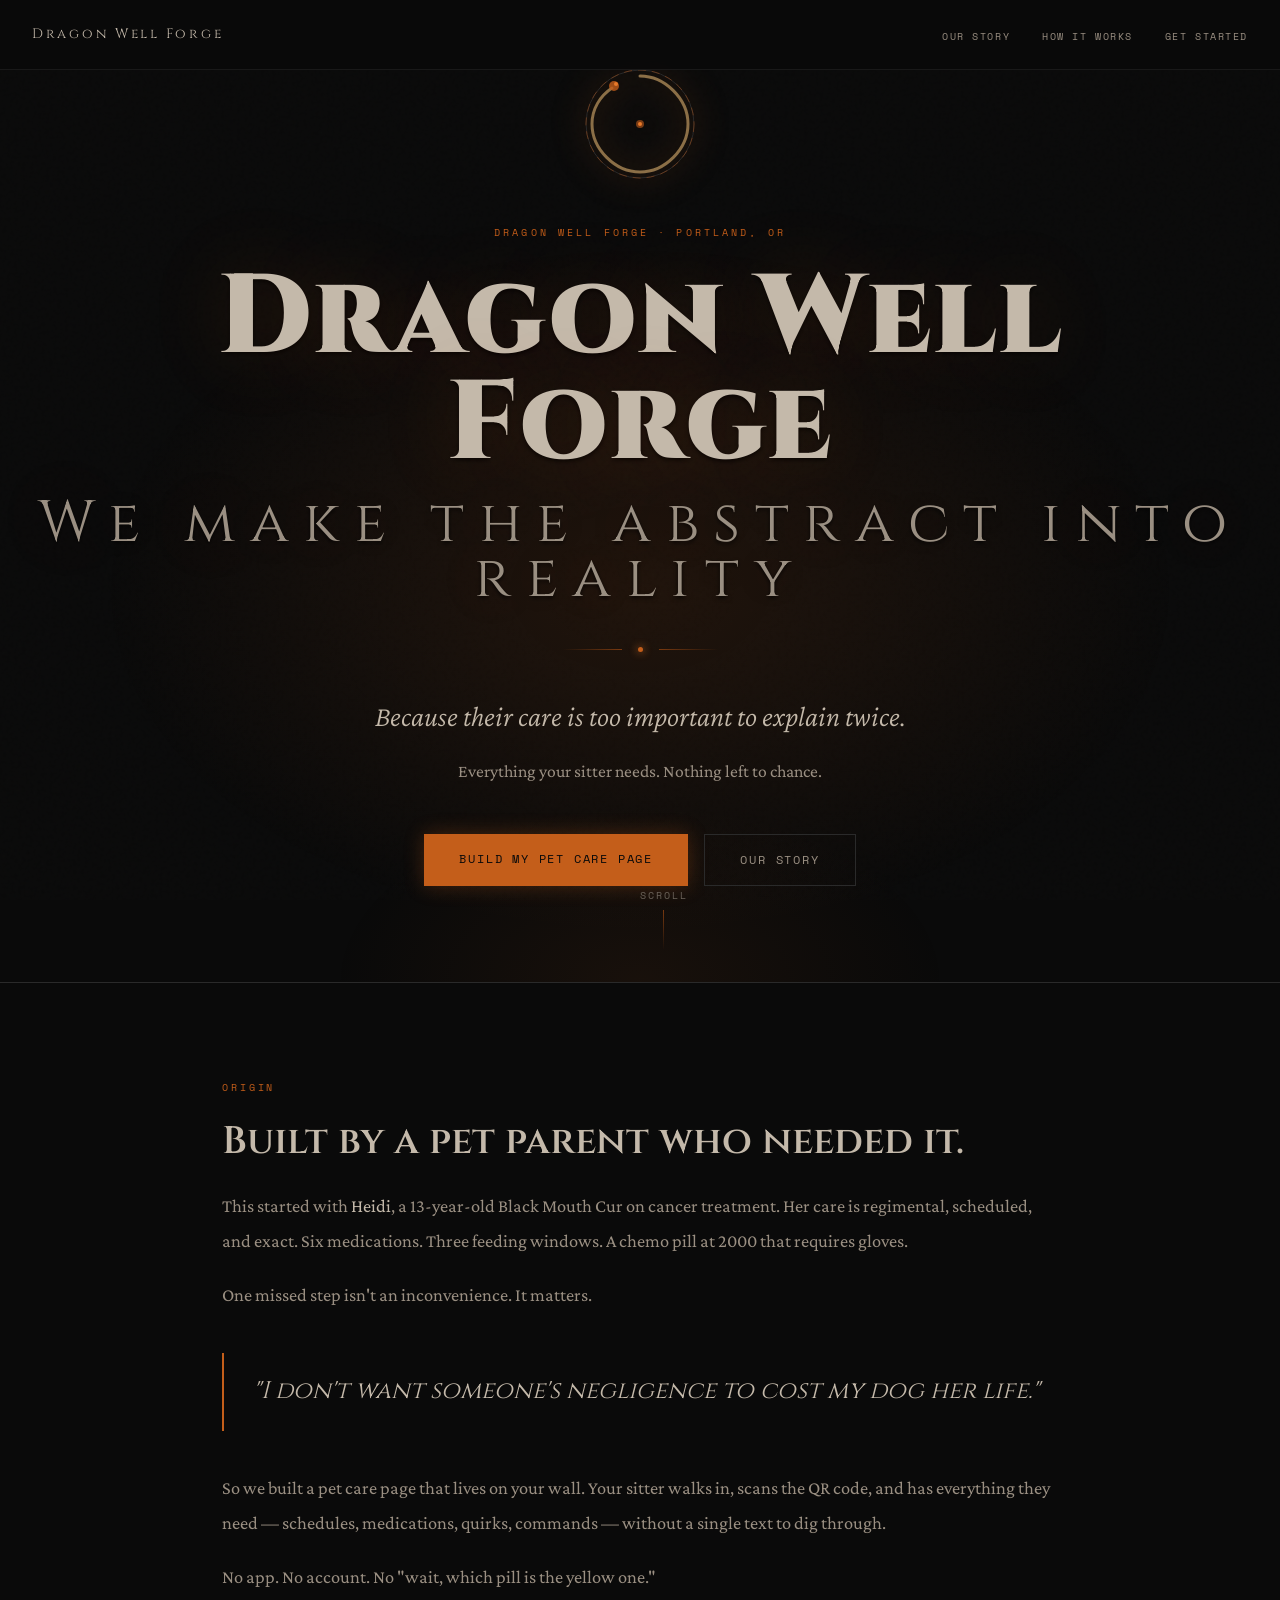
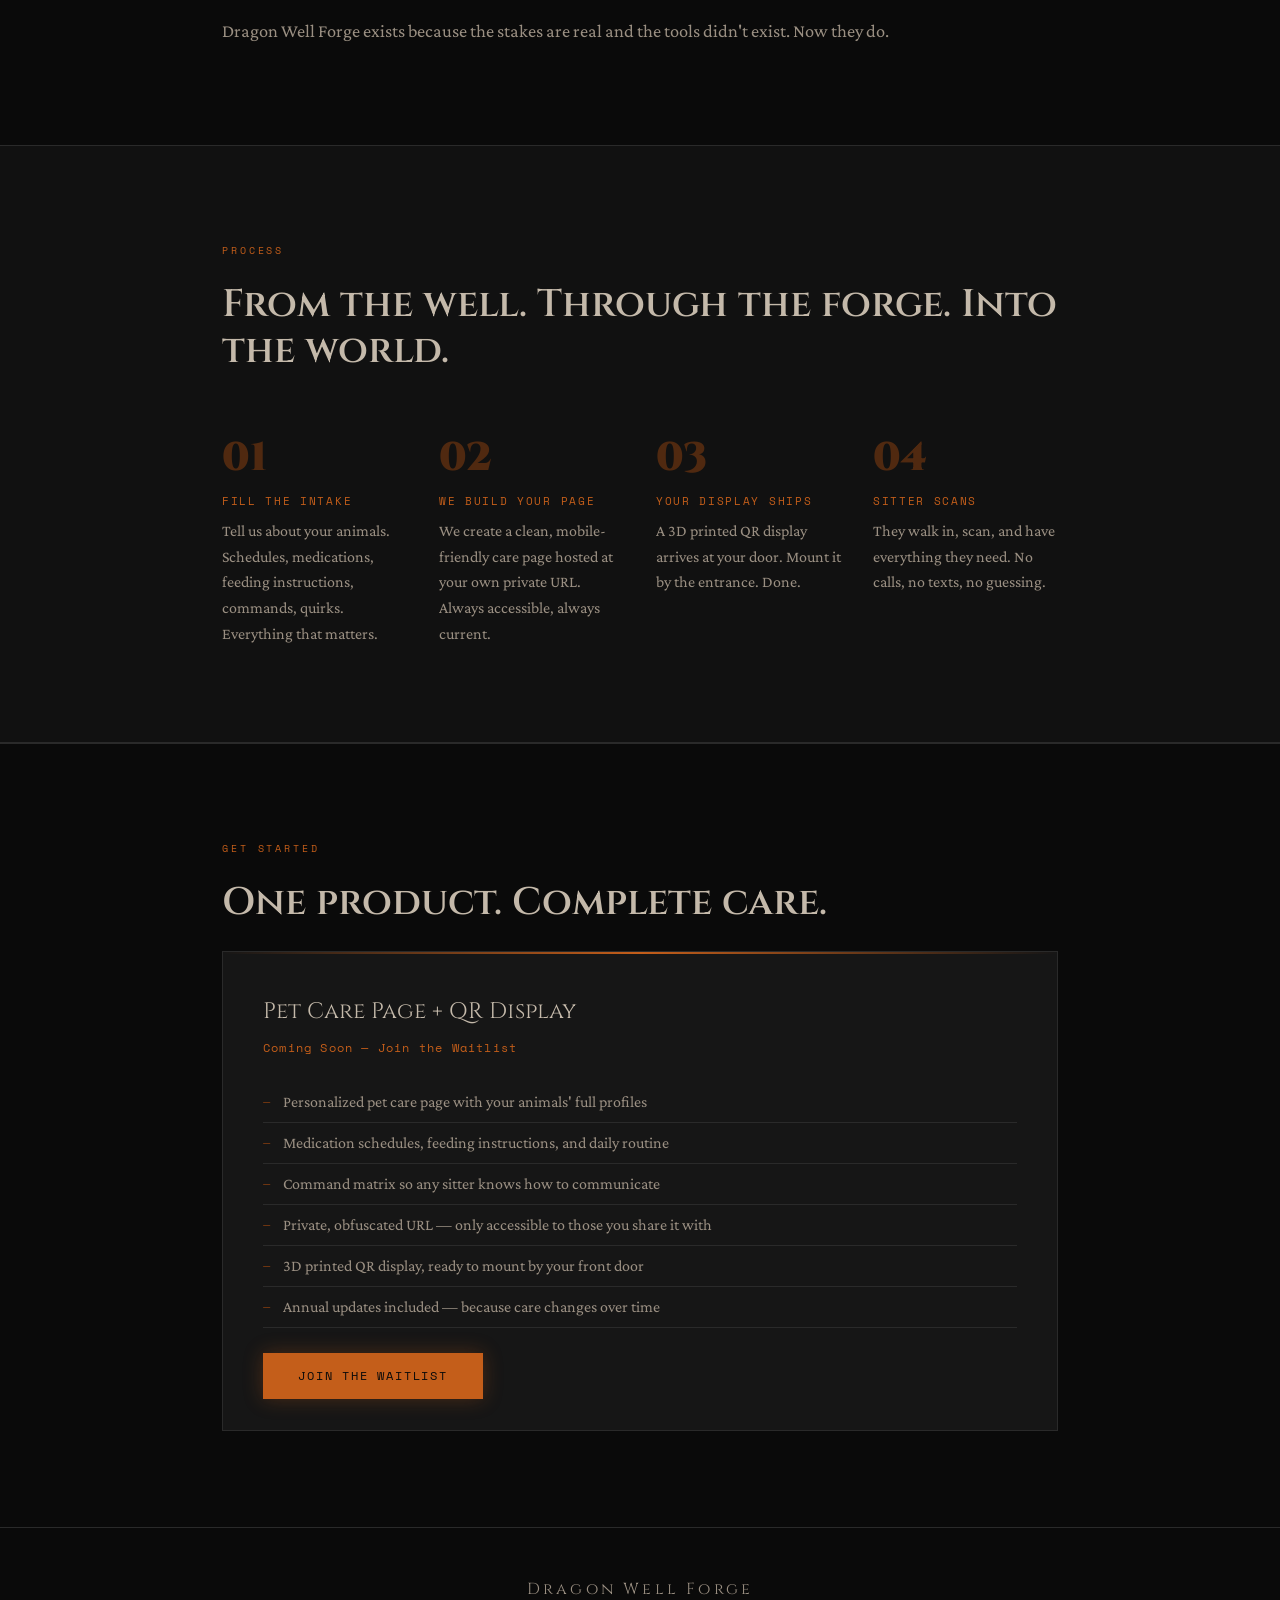
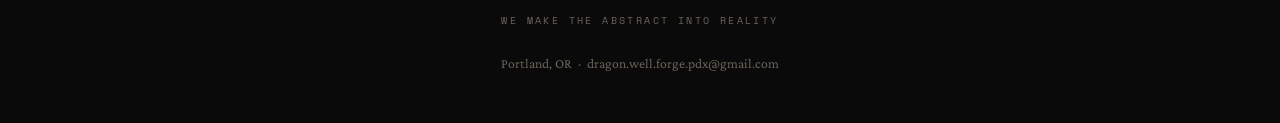
==== index.html @ ec58ef24 "Create index.html" ====
<!DOCTYPE html>
<html lang="en">
<head>
  <meta charset="UTF-8" />
  <meta name="viewport" content="width=device-width, initial-scale=1.0" />
  <title>Dragon Well Forge</title>
  <link rel="preconnect" href="https://fonts.googleapis.com" />
  <link rel="preconnect" href="https://fonts.gstatic.com" crossorigin />
  <link href="https://fonts.googleapis.com/css2?family=Cinzel:wght@400;600;900&family=Crimson+Pro:ital,wght@0,300;0,400;1,300;1,400&family=Space+Mono:wght@400;700&display=swap" rel="stylesheet" />
  <style>
    :root {
      --bg-deep:       #0a0a0a;
      --bg-surface:    #111111;
      --bg-card:       #161616;
      --border:        #2a2a2a;
      --ember:         #c45e1a;
      --ember-glow:    #e87a2a;
      --ember-dim:     #7a3a10;
      --stone:         #9a8f82;
      --stone-light:   #c4b9aa;
      --text:          #e8e0d4;
      --text-muted:    #6b635a;
      --copper:        #8b6f47;
    }

    *, *::before, *::after { box-sizing: border-box; margin: 0; padding: 0; }

    html { scroll-behavior: smooth; }

    body {
      background: var(--bg-deep);
      color: var(--text);
      font-family: 'Crimson Pro', Georgia, serif;
      font-size: 18px;
      line-height: 1.7;
      overflow-x: hidden;
    }

    /* ── NOISE TEXTURE OVERLAY ── */
    body::before {
      content: '';
      position: fixed;
      inset: 0;
      background-image: url("data:image/svg+xml,%3Csvg viewBox='0 0 256 256' xmlns='http://www.w3.org/2000/svg'%3E%3Cfilter id='noise'%3E%3CfeTurbulence type='fractalNoise' baseFrequency='0.9' numOctaves='4' stitchTiles='stitch'/%3E%3C/filter%3E%3Crect width='100%25' height='100%25' filter='url(%23noise)' opacity='0.04'/%3E%3C/svg%3E");
      pointer-events: none;
      z-index: 0;
      opacity: 0.4;
    }

    /* ── HERO ── */
    .hero {
      position: relative;
      min-height: 100vh;
      display: flex;
      flex-direction: column;
      align-items: center;
      justify-content: center;
      text-align: center;
      padding: 4rem 2rem 6rem;
      overflow: hidden;
    }

    .hero::before {
      content: '';
      position: absolute;
      inset: 0;
      background:
        radial-gradient(ellipse 60% 50% at 50% 60%, rgba(196,94,26,0.12) 0%, transparent 70%),
        radial-gradient(ellipse 40% 30% at 50% 100%, rgba(196,94,26,0.08) 0%, transparent 60%);
      pointer-events: none;
    }

    .brand-mark {
      width: 120px;
      height: 120px;
      margin: 0 auto 2.5rem;
      opacity: 0;
      animation: fadeUp 1s ease 0.2s forwards;
    }

    /* SVG dragon circle emblem */
    .brand-mark svg {
      width: 100%;
      height: 100%;
      filter: drop-shadow(0 0 16px rgba(196,94,26,0.5));
    }

    .hero-eyebrow {
      font-family: 'Space Mono', monospace;
      font-size: 0.65rem;
      letter-spacing: 0.3em;
      text-transform: uppercase;
      color: var(--ember);
      margin-bottom: 1.5rem;
      opacity: 0;
      animation: fadeUp 1s ease 0.4s forwards;
    }

    .hero-title {
      font-family: 'Cinzel', serif;
      font-weight: 900;
      font-size: clamp(3rem, 10vw, 7rem);
      line-height: 0.95;
      letter-spacing: 0.02em;
      color: var(--stone-light);
      text-shadow:
        0 0 80px rgba(196,94,26,0.2),
        0 2px 4px rgba(0,0,0,0.8);
      opacity: 0;
      animation: fadeUp 1s ease 0.5s forwards;
    }

    .hero-title span {
      display: block;
      font-size: 0.52em;
      font-weight: 400;
      letter-spacing: 0.25em;
      color: var(--stone);
      margin-top: 0.3em;
    }

    .hero-divider {
      display: flex;
      align-items: center;
      gap: 1rem;
      margin: 2.5rem auto;
      width: fit-content;
      opacity: 0;
      animation: fadeUp 1s ease 0.7s forwards;
    }

    .hero-divider::before,
    .hero-divider::after {
      content: '';
      display: block;
      width: 60px;
      height: 1px;
      background: linear-gradient(to right, transparent, var(--ember-dim));
    }

    .hero-divider::after {
      background: linear-gradient(to left, transparent, var(--ember-dim));
    }

    .ember-dot {
      width: 5px;
      height: 5px;
      border-radius: 50%;
      background: var(--ember);
      box-shadow: 0 0 8px var(--ember-glow);
      animation: pulse 2s ease-in-out infinite;
    }

    @keyframes pulse {
      0%, 100% { opacity: 1; transform: scale(1); }
      50% { opacity: 0.5; transform: scale(0.7); }
    }

    .hero-hook {
      font-size: clamp(1.3rem, 3vw, 1.8rem);
      font-weight: 300;
      font-style: italic;
      color: var(--stone-light);
      max-width: 640px;
      margin: 0 auto 1rem;
      opacity: 0;
      animation: fadeUp 1s ease 0.8s forwards;
    }

    .hero-sub {
      font-size: 1.1rem;
      color: var(--stone);
      max-width: 520px;
      margin: 0 auto 3rem;
      opacity: 0;
      animation: fadeUp 1s ease 0.9s forwards;
    }

    .cta-group {
      display: flex;
      gap: 1rem;
      justify-content: center;
      flex-wrap: wrap;
      opacity: 0;
      animation: fadeUp 1s ease 1.1s forwards;
    }

    .btn-primary {
      font-family: 'Space Mono', monospace;
      font-size: 0.75rem;
      letter-spacing: 0.15em;
      text-transform: uppercase;
      text-decoration: none;
      color: var(--bg-deep);
      background: var(--ember);
      padding: 0.9rem 2.2rem;
      border: none;
      cursor: pointer;
      transition: background 0.2s, box-shadow 0.2s, transform 0.15s;
      box-shadow: 0 0 20px rgba(196,94,26,0.3);
    }

    .btn-primary:hover {
      background: var(--ember-glow);
      box-shadow: 0 0 32px rgba(232,122,42,0.5);
      transform: translateY(-1px);
    }

    .btn-secondary {
      font-family: 'Space Mono', monospace;
      font-size: 0.75rem;
      letter-spacing: 0.15em;
      text-transform: uppercase;
      text-decoration: none;
      color: var(--stone);
      background: transparent;
      padding: 0.9rem 2.2rem;
      border: 1px solid var(--border);
      cursor: pointer;
      transition: border-color 0.2s, color 0.2s;
    }

    .btn-secondary:hover {
      border-color: var(--ember-dim);
      color: var(--stone-light);
    }

    @keyframes fadeUp {
      from { opacity: 0; transform: translateY(20px); }
      to   { opacity: 1; transform: translateY(0); }
    }

    /* ── SCROLL INDICATOR ── */
    .scroll-hint {
      position: absolute;
      bottom: 2rem;
      left: 50%;
      transform: translateX(-50%);
      display: flex;
      flex-direction: column;
      align-items: center;
      gap: 0.4rem;
      opacity: 0;
      animation: fadeUp 1s ease 1.5s forwards;
    }

    .scroll-hint span {
      font-family: 'Space Mono', monospace;
      font-size: 0.6rem;
      letter-spacing: 0.2em;
      color: var(--text-muted);
      text-transform: uppercase;
    }

    .scroll-line {
      width: 1px;
      height: 40px;
      background: linear-gradient(to bottom, var(--ember-dim), transparent);
      animation: scrollDrop 2s ease-in-out infinite;
    }

    @keyframes scrollDrop {
      0% { transform: scaleY(0); transform-origin: top; opacity: 1; }
      50% { transform: scaleY(1); transform-origin: top; opacity: 1; }
      100% { transform: scaleY(1); transform-origin: bottom; opacity: 0; }
    }

    /* ── SECTIONS ── */
    section {
      position: relative;
      z-index: 1;
    }

    .section-inner {
      max-width: 900px;
      margin: 0 auto;
      padding: 6rem 2rem;
    }

    .section-label {
      font-family: 'Space Mono', monospace;
      font-size: 0.6rem;
      letter-spacing: 0.3em;
      text-transform: uppercase;
      color: var(--ember);
      margin-bottom: 1.5rem;
    }

    .section-title {
      font-family: 'Cinzel', serif;
      font-weight: 600;
      font-size: clamp(1.6rem, 4vw, 2.4rem);
      color: var(--stone-light);
      line-height: 1.2;
      margin-bottom: 1.5rem;
    }

    /* ── STORY SECTION ── */
    .story {
      border-top: 1px solid var(--border);
    }

    .story-body {
      font-size: 1.15rem;
      color: var(--stone);
      line-height: 1.9;
    }

    .story-body p + p {
      margin-top: 1.2rem;
    }

    .story-body strong {
      color: var(--stone-light);
      font-weight: 400;
    }

    .story-pull {
      font-family: 'Cinzel', serif;
      font-size: clamp(1.1rem, 2.5vw, 1.5rem);
      font-weight: 400;
      color: var(--stone-light);
      border-left: 2px solid var(--ember);
      padding: 1rem 0 1rem 1.8rem;
      margin: 2.5rem 0;
      font-style: italic;
    }

    /* ── HOW IT WORKS ── */
    .how {
      background: var(--bg-surface);
      border-top: 1px solid var(--border);
      border-bottom: 1px solid var(--border);
    }

    .steps {
      display: grid;
      grid-template-columns: repeat(auto-fit, minmax(180px, 1fr));
      gap: 2rem;
      margin-top: 3rem;
    }

    .step {
      position: relative;
      padding-top: 1rem;
    }

    .step-number {
      font-family: 'Cinzel', serif;
      font-size: 2.5rem;
      font-weight: 900;
      color: var(--ember-dim);
      line-height: 1;
      margin-bottom: 0.8rem;
      opacity: 0.6;
    }

    .step-title {
      font-family: 'Space Mono', monospace;
      font-size: 0.7rem;
      letter-spacing: 0.15em;
      text-transform: uppercase;
      color: var(--ember);
      margin-bottom: 0.5rem;
    }

    .step-body {
      font-size: 1rem;
      color: var(--stone);
      line-height: 1.6;
    }

    /* ── PRODUCT CARD ── */
    .product {
      border-top: 1px solid var(--border);
    }

    .product-card {
      background: var(--bg-card);
      border: 1px solid var(--border);
      padding: 2.5rem;
      position: relative;
      overflow: hidden;
    }

    .product-card::before {
      content: '';
      position: absolute;
      top: 0; left: 0; right: 0;
      height: 2px;
      background: linear-gradient(to right, transparent, var(--ember), transparent);
    }

    .product-name {
      font-family: 'Cinzel', serif;
      font-size: 1.4rem;
      color: var(--stone-light);
      margin-bottom: 0.5rem;
    }

    .product-price {
      font-family: 'Space Mono', monospace;
      font-size: 0.75rem;
      color: var(--ember);
      letter-spacing: 0.1em;
      margin-bottom: 1.5rem;
    }

    .product-features {
      list-style: none;
      margin-bottom: 2rem;
    }

    .product-features li {
      font-size: 1rem;
      color: var(--stone);
      padding: 0.4rem 0;
      border-bottom: 1px solid var(--border);
      display: flex;
      align-items: center;
      gap: 0.8rem;
    }

    .product-features li::before {
      content: '—';
      color: var(--ember-dim);
      font-family: 'Space Mono', monospace;
      font-size: 0.75rem;
    }

    /* ── FOOTER ── */
    footer {
      border-top: 1px solid var(--border);
      padding: 3rem 2rem;
      text-align: center;
    }

    .footer-brand {
      font-family: 'Cinzel', serif;
      font-size: 1rem;
      letter-spacing: 0.2em;
      color: var(--stone);
      margin-bottom: 0.5rem;
    }

    .footer-tagline {
      font-family: 'Space Mono', monospace;
      font-size: 0.6rem;
      letter-spacing: 0.25em;
      text-transform: uppercase;
      color: var(--text-muted);
      margin-bottom: 1.5rem;
    }

    .footer-bottom {
      font-size: 0.85rem;
      color: var(--text-muted);
    }

    /* ── NAV ── */
    nav {
      position: fixed;
      top: 0; left: 0; right: 0;
      z-index: 100;
      padding: 1.2rem 2rem;
      display: flex;
      align-items: center;
      justify-content: space-between;
      background: rgba(10,10,10,0.85);
      backdrop-filter: blur(12px);
      border-bottom: 1px solid rgba(42,42,42,0.5);
    }

    .nav-brand {
      font-family: 'Cinzel', serif;
      font-size: 0.85rem;
      letter-spacing: 0.2em;
      color: var(--stone-light);
      text-decoration: none;
    }

    .nav-links {
      display: flex;
      gap: 2rem;
      list-style: none;
    }

    .nav-links a {
      font-family: 'Space Mono', monospace;
      font-size: 0.65rem;
      letter-spacing: 0.15em;
      text-transform: uppercase;
      color: var(--stone);
      text-decoration: none;
      transition: color 0.2s;
    }

    .nav-links a:hover { color: var(--ember); }

    /* ── RESPONSIVE ── */
    @media (max-width: 600px) {
      .nav-links { display: none; }
      .steps { grid-template-columns: 1fr; }
      .hero { padding-top: 6rem; }
    }

    @media (prefers-reduced-motion: reduce) {
      *, *::before, *::after { animation-duration: 0.01ms !important; }
    }
  </style>
</head>
<body>

  <nav>
    <a href="#" class="nav-brand">Dragon Well Forge</a>
    <ul class="nav-links">
      <li><a href="#story">Our Story</a></li>
      <li><a href="#how">How It Works</a></li>
      <li><a href="#product">Get Started</a></li>
    </ul>
  </nav>

  <!-- HERO -->
  <section class="hero">
    <div class="brand-mark">
      <svg viewBox="0 0 120 120" xmlns="http://www.w3.org/2000/svg">
        <circle cx="60" cy="60" r="54" fill="none" stroke="#2a2a2a" stroke-width="1"/>
        <circle cx="60" cy="60" r="54" fill="none" stroke="#c45e1a" stroke-width="1" stroke-dasharray="8 6" opacity="0.4"/>
        <!-- Simplified ouroboros dragon ring -->
        <path d="M60 12 C85 12, 108 35, 108 60 C108 85, 85 108, 60 108 C35 108, 12 85, 12 60 C12 45, 20 32, 32 24"
              fill="none" stroke="#8b6f47" stroke-width="3" stroke-linecap="round"/>
        <!-- Dragon head suggestion -->
        <circle cx="34" cy="22" r="5" fill="#c45e1a" opacity="0.8"/>
        <circle cx="36" cy="20" r="2" fill="#e87a2a"/>
        <!-- Ember center -->
        <circle cx="60" cy="60" r="4" fill="#c45e1a" opacity="0.6"/>
        <circle cx="60" cy="60" r="2" fill="#e87a2a"/>
      </svg>
    </div>

    <p class="hero-eyebrow">Dragon Well Forge · Portland, OR</p>

    <h1 class="hero-title">
      Dragon Well<br>Forge
      <span>We make the abstract into reality</span>
    </h1>

    <div class="hero-divider"><div class="ember-dot"></div></div>

    <p class="hero-hook">Because their care is too important to explain twice.</p>
    <p class="hero-sub">Everything your sitter needs. Nothing left to chance.</p>

    <div class="cta-group">
      <a href="#product" class="btn-primary">Build My Pet Care Page</a>
      <a href="#story" class="btn-secondary">Our Story</a>
    </div>

    <div class="scroll-hint">
      <span>Scroll</span>
      <div class="scroll-line"></div>
    </div>
  </section>

  <!-- STORY -->
  <section class="story" id="story">
    <div class="section-inner">
      <p class="section-label">Origin</p>
      <h2 class="section-title">Built by a pet parent who needed it.</h2>

      <div class="story-body">
        <p>This started with <strong>Heidi</strong>, a 13-year-old Black Mouth Cur on cancer treatment. Her care is regimental, scheduled, and exact. Six medications. Three feeding windows. A chemo pill at 2000 that requires gloves.</p>

        <p>One missed step isn't an inconvenience. It matters.</p>

        <div class="story-pull">
          "I don't want someone's negligence to cost my dog her life."
        </div>

        <p>So we built a pet care page that lives on your wall. Your sitter walks in, scans the QR code, and has everything they need — schedules, medications, quirks, commands — without a single text to dig through.</p>

        <p>No app. No account. No "wait, which pill is the yellow one."</p>

        <p>Dragon Well Forge exists because the stakes are real and the tools didn't exist. Now they do.</p>
      </div>
    </div>
  </section>

  <!-- HOW IT WORKS -->
  <section class="how" id="how">
    <div class="section-inner">
      <p class="section-label">Process</p>
      <h2 class="section-title">From the well. Through the forge. Into the world.</h2>

      <div class="steps">
        <div class="step">
          <div class="step-number">01</div>
          <div class="step-title">Fill the Intake</div>
          <p class="step-body">Tell us about your animals. Schedules, medications, feeding instructions, commands, quirks. Everything that matters.</p>
        </div>
        <div class="step">
          <div class="step-number">02</div>
          <div class="step-title">We Build Your Page</div>
          <p class="step-body">We create a clean, mobile-friendly care page hosted at your own private URL. Always accessible, always current.</p>
        </div>
        <div class="step">
          <div class="step-number">03</div>
          <div class="step-title">Your Display Ships</div>
          <p class="step-body">A 3D printed QR display arrives at your door. Mount it by the entrance. Done.</p>
        </div>
        <div class="step">
          <div class="step-number">04</div>
          <div class="step-title">Sitter Scans</div>
          <p class="step-body">They walk in, scan, and have everything they need. No calls, no texts, no guessing.</p>
        </div>
      </div>
    </div>
  </section>

  <!-- PRODUCT -->
  <section class="product" id="product">
    <div class="section-inner">
      <p class="section-label">Get Started</p>
      <h2 class="section-title">One product. Complete care.</h2>

      <div class="product-card">
        <div class="product-name">Pet Care Page + QR Display</div>
        <div class="product-price">Coming Soon — Join the Waitlist</div>
        <ul class="product-features">
          <li>Personalized pet care page with your animals' full profiles</li>
          <li>Medication schedules, feeding instructions, and daily routine</li>
          <li>Command matrix so any sitter knows how to communicate</li>
          <li>Private, obfuscated URL — only accessible to those you share it with</li>
          <li>3D printed QR display, ready to mount by your front door</li>
          <li>Annual updates included — because care changes over time</li>
        </ul>
        <a href="mailto:hello@dragonwellforge.com?subject=Waitlist" class="btn-primary">Join the Waitlist</a>
      </div>
    </div>
  </section>

  <!-- FOOTER -->
  <footer>
    <div class="footer-brand">Dragon Well Forge</div>
    <div class="footer-tagline">We make the abstract into reality</div>
    <p class="footer-bottom">Portland, OR &nbsp;·&nbsp; dragon.well.forge.pdx@gmail.com</p>
  </footer>

</body>
</html>
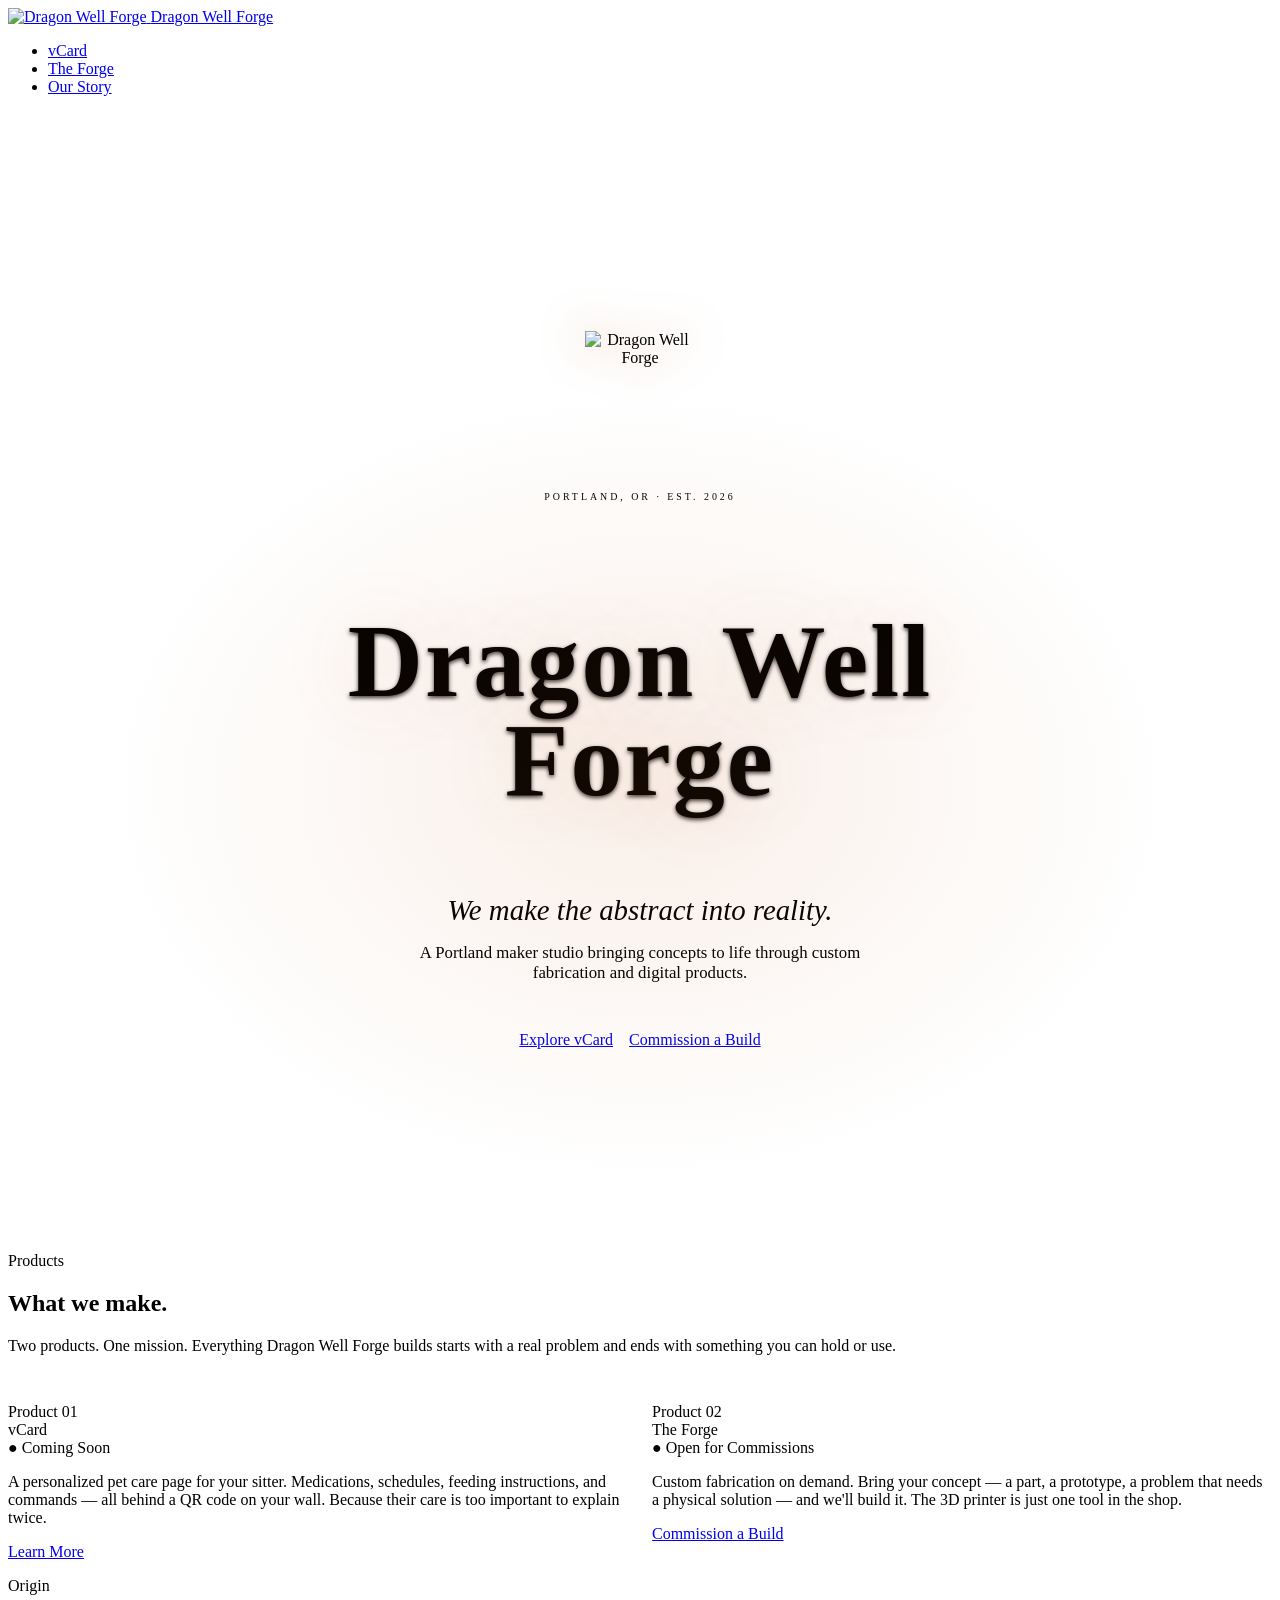
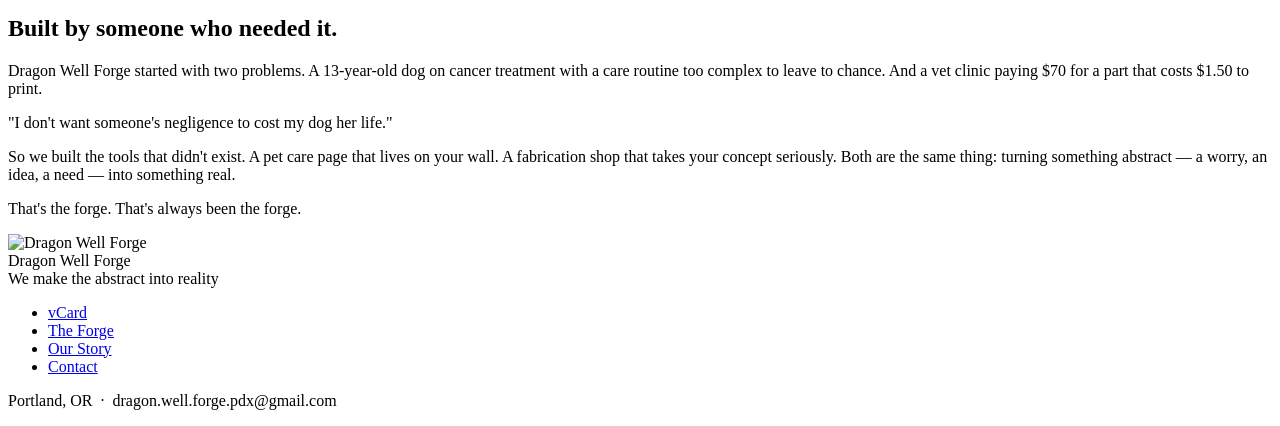
==== commit c5bf6ed6: "Update index.html Updated to reflect new CSS assets" ====
--- a/index.html
+++ b/index.html
@@ -3,645 +3,125 @@
 <head>
   <meta charset="UTF-8" />
   <meta name="viewport" content="width=device-width, initial-scale=1.0" />
-  <title>Dragon Well Forge</title>
-  <link rel="preconnect" href="https://fonts.googleapis.com" />
-  <link rel="preconnect" href="https://fonts.gstatic.com" crossorigin />
-  <link href="https://fonts.googleapis.com/css2?family=Cinzel:wght@400;600;900&family=Crimson+Pro:ital,wght@0,300;0,400;1,300;1,400&family=Space+Mono:wght@400;700&display=swap" rel="stylesheet" />
-  <style>
-    :root {
-      --bg-deep:       #0a0a0a;
-      --bg-surface:    #111111;
-      --bg-card:       #161616;
-      --border:        #2a2a2a;
-      --ember:         #c45e1a;
-      --ember-glow:    #e87a2a;
-      --ember-dim:     #7a3a10;
-      --stone:         #9a8f82;
-      --stone-light:   #c4b9aa;
-      --text:          #e8e0d4;
-      --text-muted:    #6b635a;
-      --copper:        #8b6f47;
-    }
-
-    *, *::before, *::after { box-sizing: border-box; margin: 0; padding: 0; }
-
-    html { scroll-behavior: smooth; }
-
-    body {
-      background: var(--bg-deep);
-      color: var(--text);
-      font-family: 'Crimson Pro', Georgia, serif;
-      font-size: 18px;
-      line-height: 1.7;
-      overflow-x: hidden;
-    }
-
-    /* ── NOISE TEXTURE OVERLAY ── */
-    body::before {
-      content: '';
-      position: fixed;
-      inset: 0;
-      background-image: url("data:image/svg+xml,%3Csvg viewBox='0 0 256 256' xmlns='http://www.w3.org/2000/svg'%3E%3Cfilter id='noise'%3E%3CfeTurbulence type='fractalNoise' baseFrequency='0.9' numOctaves='4' stitchTiles='stitch'/%3E%3C/filter%3E%3Crect width='100%25' height='100%25' filter='url(%23noise)' opacity='0.04'/%3E%3C/svg%3E");
-      pointer-events: none;
-      z-index: 0;
-      opacity: 0.4;
-    }
-
-    /* ── HERO ── */
-    .hero {
-      position: relative;
-      min-height: 100vh;
-      display: flex;
-      flex-direction: column;
-      align-items: center;
-      justify-content: center;
-      text-align: center;
-      padding: 4rem 2rem 6rem;
-      overflow: hidden;
-    }
-
-    .hero::before {
-      content: '';
-      position: absolute;
-      inset: 0;
-      background:
-        radial-gradient(ellipse 60% 50% at 50% 60%, rgba(196,94,26,0.12) 0%, transparent 70%),
-        radial-gradient(ellipse 40% 30% at 50% 100%, rgba(196,94,26,0.08) 0%, transparent 60%);
-      pointer-events: none;
-    }
-
-    .brand-mark {
-      width: 120px;
-      height: 120px;
-      margin: 0 auto 2.5rem;
-      opacity: 0;
-      animation: fadeUp 1s ease 0.2s forwards;
-    }
-
-    /* SVG dragon circle emblem */
-    .brand-mark svg {
-      width: 100%;
-      height: 100%;
-      filter: drop-shadow(0 0 16px rgba(196,94,26,0.5));
-    }
-
-    .hero-eyebrow {
-      font-family: 'Space Mono', monospace;
-      font-size: 0.65rem;
-      letter-spacing: 0.3em;
-      text-transform: uppercase;
-      color: var(--ember);
-      margin-bottom: 1.5rem;
-      opacity: 0;
-      animation: fadeUp 1s ease 0.4s forwards;
-    }
-
-    .hero-title {
-      font-family: 'Cinzel', serif;
-      font-weight: 900;
-      font-size: clamp(3rem, 10vw, 7rem);
-      line-height: 0.95;
-      letter-spacing: 0.02em;
-      color: var(--stone-light);
-      text-shadow:
-        0 0 80px rgba(196,94,26,0.2),
-        0 2px 4px rgba(0,0,0,0.8);
-      opacity: 0;
-      animation: fadeUp 1s ease 0.5s forwards;
-    }
-
-    .hero-title span {
-      display: block;
-      font-size: 0.52em;
-      font-weight: 400;
-      letter-spacing: 0.25em;
-      color: var(--stone);
-      margin-top: 0.3em;
-    }
-
-    .hero-divider {
-      display: flex;
-      align-items: center;
-      gap: 1rem;
-      margin: 2.5rem auto;
-      width: fit-content;
-      opacity: 0;
-      animation: fadeUp 1s ease 0.7s forwards;
-    }
-
-    .hero-divider::before,
-    .hero-divider::after {
-      content: '';
-      display: block;
-      width: 60px;
-      height: 1px;
-      background: linear-gradient(to right, transparent, var(--ember-dim));
-    }
-
-    .hero-divider::after {
-      background: linear-gradient(to left, transparent, var(--ember-dim));
-    }
-
-    .ember-dot {
-      width: 5px;
-      height: 5px;
-      border-radius: 50%;
-      background: var(--ember);
-      box-shadow: 0 0 8px var(--ember-glow);
-      animation: pulse 2s ease-in-out infinite;
-    }
-
-    @keyframes pulse {
-      0%, 100% { opacity: 1; transform: scale(1); }
-      50% { opacity: 0.5; transform: scale(0.7); }
-    }
-
-    .hero-hook {
-      font-size: clamp(1.3rem, 3vw, 1.8rem);
-      font-weight: 300;
-      font-style: italic;
-      color: var(--stone-light);
-      max-width: 640px;
-      margin: 0 auto 1rem;
-      opacity: 0;
-      animation: fadeUp 1s ease 0.8s forwards;
-    }
-
-    .hero-sub {
-      font-size: 1.1rem;
-      color: var(--stone);
-      max-width: 520px;
-      margin: 0 auto 3rem;
-      opacity: 0;
-      animation: fadeUp 1s ease 0.9s forwards;
-    }
-
-    .cta-group {
-      display: flex;
-      gap: 1rem;
-      justify-content: center;
-      flex-wrap: wrap;
-      opacity: 0;
-      animation: fadeUp 1s ease 1.1s forwards;
-    }
-
-    .btn-primary {
-      font-family: 'Space Mono', monospace;
-      font-size: 0.75rem;
-      letter-spacing: 0.15em;
-      text-transform: uppercase;
-      text-decoration: none;
-      color: var(--bg-deep);
-      background: var(--ember);
-      padding: 0.9rem 2.2rem;
-      border: none;
-      cursor: pointer;
-      transition: background 0.2s, box-shadow 0.2s, transform 0.15s;
-      box-shadow: 0 0 20px rgba(196,94,26,0.3);
-    }
-
-    .btn-primary:hover {
-      background: var(--ember-glow);
-      box-shadow: 0 0 32px rgba(232,122,42,0.5);
-      transform: translateY(-1px);
-    }
-
-    .btn-secondary {
-      font-family: 'Space Mono', monospace;
-      font-size: 0.75rem;
-      letter-spacing: 0.15em;
-      text-transform: uppercase;
-      text-decoration: none;
-      color: var(--stone);
-      background: transparent;
-      padding: 0.9rem 2.2rem;
-      border: 1px solid var(--border);
-      cursor: pointer;
-      transition: border-color 0.2s, color 0.2s;
-    }
-
-    .btn-secondary:hover {
-      border-color: var(--ember-dim);
-      color: var(--stone-light);
-    }
-
-    @keyframes fadeUp {
-      from { opacity: 0; transform: translateY(20px); }
-      to   { opacity: 1; transform: translateY(0); }
-    }
-
-    /* ── SCROLL INDICATOR ── */
-    .scroll-hint {
-      position: absolute;
-      bottom: 2rem;
-      left: 50%;
-      transform: translateX(-50%);
-      display: flex;
-      flex-direction: column;
-      align-items: center;
-      gap: 0.4rem;
-      opacity: 0;
-      animation: fadeUp 1s ease 1.5s forwards;
-    }
-
-    .scroll-hint span {
-      font-family: 'Space Mono', monospace;
-      font-size: 0.6rem;
-      letter-spacing: 0.2em;
-      color: var(--text-muted);
-      text-transform: uppercase;
-    }
-
-    .scroll-line {
-      width: 1px;
-      height: 40px;
-      background: linear-gradient(to bottom, var(--ember-dim), transparent);
-      animation: scrollDrop 2s ease-in-out infinite;
-    }
-
-    @keyframes scrollDrop {
-      0% { transform: scaleY(0); transform-origin: top; opacity: 1; }
-      50% { transform: scaleY(1); transform-origin: top; opacity: 1; }
-      100% { transform: scaleY(1); transform-origin: bottom; opacity: 0; }
-    }
-
-    /* ── SECTIONS ── */
-    section {
-      position: relative;
-      z-index: 1;
-    }
-
-    .section-inner {
-      max-width: 900px;
-      margin: 0 auto;
-      padding: 6rem 2rem;
-    }
-
-    .section-label {
-      font-family: 'Space Mono', monospace;
-      font-size: 0.6rem;
-      letter-spacing: 0.3em;
-      text-transform: uppercase;
-      color: var(--ember);
-      margin-bottom: 1.5rem;
-    }
-
-    .section-title {
-      font-family: 'Cinzel', serif;
-      font-weight: 600;
-      font-size: clamp(1.6rem, 4vw, 2.4rem);
-      color: var(--stone-light);
-      line-height: 1.2;
-      margin-bottom: 1.5rem;
-    }
-
-    /* ── STORY SECTION ── */
-    .story {
-      border-top: 1px solid var(--border);
-    }
-
-    .story-body {
-      font-size: 1.15rem;
-      color: var(--stone);
-      line-height: 1.9;
-    }
-
-    .story-body p + p {
-      margin-top: 1.2rem;
-    }
-
-    .story-body strong {
-      color: var(--stone-light);
-      font-weight: 400;
-    }
-
-    .story-pull {
-      font-family: 'Cinzel', serif;
-      font-size: clamp(1.1rem, 2.5vw, 1.5rem);
-      font-weight: 400;
-      color: var(--stone-light);
-      border-left: 2px solid var(--ember);
-      padding: 1rem 0 1rem 1.8rem;
-      margin: 2.5rem 0;
-      font-style: italic;
-    }
-
-    /* ── HOW IT WORKS ── */
-    .how {
-      background: var(--bg-surface);
-      border-top: 1px solid var(--border);
-      border-bottom: 1px solid var(--border);
-    }
-
-    .steps {
-      display: grid;
-      grid-template-columns: repeat(auto-fit, minmax(180px, 1fr));
-      gap: 2rem;
-      margin-top: 3rem;
-    }
-
-    .step {
-      position: relative;
-      padding-top: 1rem;
-    }
-
-    .step-number {
-      font-family: 'Cinzel', serif;
-      font-size: 2.5rem;
-      font-weight: 900;
-      color: var(--ember-dim);
-      line-height: 1;
-      margin-bottom: 0.8rem;
-      opacity: 0.6;
-    }
-
-    .step-title {
-      font-family: 'Space Mono', monospace;
-      font-size: 0.7rem;
-      letter-spacing: 0.15em;
-      text-transform: uppercase;
-      color: var(--ember);
-      margin-bottom: 0.5rem;
-    }
-
-    .step-body {
-      font-size: 1rem;
-      color: var(--stone);
-      line-height: 1.6;
-    }
-
-    /* ── PRODUCT CARD ── */
-    .product {
-      border-top: 1px solid var(--border);
-    }
-
-    .product-card {
-      background: var(--bg-card);
-      border: 1px solid var(--border);
-      padding: 2.5rem;
-      position: relative;
-      overflow: hidden;
-    }
-
-    .product-card::before {
-      content: '';
-      position: absolute;
-      top: 0; left: 0; right: 0;
-      height: 2px;
-      background: linear-gradient(to right, transparent, var(--ember), transparent);
-    }
-
-    .product-name {
-      font-family: 'Cinzel', serif;
-      font-size: 1.4rem;
-      color: var(--stone-light);
-      margin-bottom: 0.5rem;
-    }
-
-    .product-price {
-      font-family: 'Space Mono', monospace;
-      font-size: 0.75rem;
-      color: var(--ember);
-      letter-spacing: 0.1em;
-      margin-bottom: 1.5rem;
-    }
-
-    .product-features {
-      list-style: none;
-      margin-bottom: 2rem;
-    }
-
-    .product-features li {
-      font-size: 1rem;
-      color: var(--stone);
-      padding: 0.4rem 0;
-      border-bottom: 1px solid var(--border);
-      display: flex;
-      align-items: center;
-      gap: 0.8rem;
-    }
-
-    .product-features li::before {
-      content: '—';
-      color: var(--ember-dim);
-      font-family: 'Space Mono', monospace;
-      font-size: 0.75rem;
-    }
-
-    /* ── FOOTER ── */
-    footer {
-      border-top: 1px solid var(--border);
-      padding: 3rem 2rem;
-      text-align: center;
-    }
-
-    .footer-brand {
-      font-family: 'Cinzel', serif;
-      font-size: 1rem;
-      letter-spacing: 0.2em;
-      color: var(--stone);
-      margin-bottom: 0.5rem;
-    }
-
-    .footer-tagline {
-      font-family: 'Space Mono', monospace;
-      font-size: 0.6rem;
-      letter-spacing: 0.25em;
-      text-transform: uppercase;
-      color: var(--text-muted);
-      margin-bottom: 1.5rem;
-    }
-
-    .footer-bottom {
-      font-size: 0.85rem;
-      color: var(--text-muted);
-    }
-
-    /* ── NAV ── */
-    nav {
-      position: fixed;
-      top: 0; left: 0; right: 0;
-      z-index: 100;
-      padding: 1.2rem 2rem;
-      display: flex;
-      align-items: center;
-      justify-content: space-between;
-      background: rgba(10,10,10,0.85);
-      backdrop-filter: blur(12px);
-      border-bottom: 1px solid rgba(42,42,42,0.5);
-    }
-
-    .nav-brand {
-      font-family: 'Cinzel', serif;
-      font-size: 0.85rem;
-      letter-spacing: 0.2em;
-      color: var(--stone-light);
-      text-decoration: none;
-    }
-
-    .nav-links {
-      display: flex;
-      gap: 2rem;
-      list-style: none;
-    }
-
-    .nav-links a {
-      font-family: 'Space Mono', monospace;
-      font-size: 0.65rem;
-      letter-spacing: 0.15em;
-      text-transform: uppercase;
-      color: var(--stone);
-      text-decoration: none;
-      transition: color 0.2s;
-    }
-
-    .nav-links a:hover { color: var(--ember); }
-
-    /* ── RESPONSIVE ── */
-    @media (max-width: 600px) {
-      .nav-links { display: none; }
-      .steps { grid-template-columns: 1fr; }
-      .hero { padding-top: 6rem; }
-    }
-
-    @media (prefers-reduced-motion: reduce) {
-      *, *::before, *::after { animation-duration: 0.01ms !important; }
-    }
-  </style>
+  <title>Dragon Well Forge — We make the abstract into reality</title>
+  <meta name="description" content="Dragon Well Forge is a Portland, OR maker studio turning concepts into reality through custom fabrication and digital products." />
+  <link rel="stylesheet" href="assets/css/main.css" />
 </head>
 <body>
 
   <nav>
-    <a href="#" class="nav-brand">Dragon Well Forge</a>
+    <a href="index.html" class="nav-brand">
+      <img src="assets/img/logo.png" alt="Dragon Well Forge" />
+      <span class="nav-brand-text">Dragon Well Forge</span>
+    </a>
     <ul class="nav-links">
+      <li><a href="vcard/">vCard</a></li>
+      <li><a href="forge/">The Forge</a></li>
       <li><a href="#story">Our Story</a></li>
-      <li><a href="#how">How It Works</a></li>
-      <li><a href="#product">Get Started</a></li>
     </ul>
   </nav>
 
   <!-- HERO -->
-  <section class="hero">
-    <div class="brand-mark">
-      <svg viewBox="0 0 120 120" xmlns="http://www.w3.org/2000/svg">
-        <circle cx="60" cy="60" r="54" fill="none" stroke="#2a2a2a" stroke-width="1"/>
-        <circle cx="60" cy="60" r="54" fill="none" stroke="#c45e1a" stroke-width="1" stroke-dasharray="8 6" opacity="0.4"/>
-        <!-- Simplified ouroboros dragon ring -->
-        <path d="M60 12 C85 12, 108 35, 108 60 C108 85, 85 108, 60 108 C35 108, 12 85, 12 60 C12 45, 20 32, 32 24"
-              fill="none" stroke="#8b6f47" stroke-width="3" stroke-linecap="round"/>
-        <!-- Dragon head suggestion -->
-        <circle cx="34" cy="22" r="5" fill="#c45e1a" opacity="0.8"/>
-        <circle cx="36" cy="20" r="2" fill="#e87a2a"/>
-        <!-- Ember center -->
-        <circle cx="60" cy="60" r="4" fill="#c45e1a" opacity="0.6"/>
-        <circle cx="60" cy="60" r="2" fill="#e87a2a"/>
-      </svg>
+  <section style="min-height:100vh; display:flex; flex-direction:column; align-items:center; justify-content:center; text-align:center; padding:8rem 2rem 6rem; position:relative; overflow:hidden;">
+
+    <div style="position:absolute; inset:0; background: radial-gradient(ellipse 60% 50% at 50% 60%, rgba(196,94,26,0.1) 0%, transparent 70%); pointer-events:none;"></div>
+
+    <img src="assets/img/logo.png" alt="Dragon Well Forge" class="fade-up delay-1"
+      style="width:110px; height:110px; margin:0 auto 2.5rem; filter:drop-shadow(0 0 20px rgba(196,94,26,0.5));" />
+
+    <p class="fade-up delay-2" style="font-family:var(--font-mono); font-size:0.62rem; letter-spacing:0.3em; text-transform:uppercase; color:var(--ember); margin-bottom:1.5rem;">
+      Portland, OR · Est. 2026
+    </p>
+
+    <h1 class="fade-up delay-3" style="font-family:var(--font-display); font-weight:900; font-size:clamp(3rem,10vw,6.5rem); line-height:0.95; letter-spacing:0.02em; color:var(--stone-light); text-shadow:0 0 80px rgba(196,94,26,0.15), 0 2px 4px rgba(0,0,0,0.8); margin-bottom:0.5em;">
+      Dragon Well<br>Forge
+    </h1>
+
+    <div class="ember-divider fade-up delay-4" style="max-width:300px; margin:0 auto 2rem;">
+      <div class="ember-dot"></div>
     </div>
 
-    <p class="hero-eyebrow">Dragon Well Forge · Portland, OR</p>
+    <p class="fade-up delay-4" style="font-family:var(--font-body); font-size:clamp(1.3rem,3vw,1.8rem); font-weight:300; font-style:italic; color:var(--stone-light); max-width:580px; margin:0 auto 1rem;">
+      We make the abstract into reality.
+    </p>
 
-    <h1 class="hero-title">
-      Dragon Well<br>Forge
-      <span>We make the abstract into reality</span>
-    </h1>
+    <p class="fade-up delay-5" style="font-size:1.05rem; color:var(--stone); max-width:480px; margin:0 auto 3rem;">
+      A Portland maker studio bringing concepts to life through custom fabrication and digital products.
+    </p>
 
-    <div class="hero-divider"><div class="ember-dot"></div></div>
-
-    <p class="hero-hook">Because their care is too important to explain twice.</p>
-    <p class="hero-sub">Everything your sitter needs. Nothing left to chance.</p>
-
-    <div class="cta-group">
-      <a href="#product" class="btn-primary">Build My Pet Care Page</a>
-      <a href="#story" class="btn-secondary">Our Story</a>
+    <div class="fade-up delay-6" style="display:flex; gap:1rem; justify-content:center; flex-wrap:wrap;">
+      <a href="vcard/" class="btn-primary">Explore vCard</a>
+      <a href="forge/" class="btn-secondary">Commission a Build</a>
     </div>
 
-    <div class="scroll-hint">
-      <span>Scroll</span>
-      <div class="scroll-line"></div>
+    <!-- Scroll indicator -->
+    <div style="position:absolute; bottom:2rem; left:50%; transform:translateX(-50%); display:flex; flex-direction:column; align-items:center; gap:0.4rem; opacity:0; animation:fadeUp 1s ease 1.6s forwards;">
+      <span style="font-family:var(--font-mono); font-size:0.58rem; letter-spacing:0.2em; color:var(--text-muted); text-transform:uppercase;">Scroll</span>
+      <div style="width:1px; height:36px; background:linear-gradient(to bottom, var(--ember-dim), transparent);"></div>
+    </div>
+  </section>
+
+  <!-- PRODUCTS -->
+  <section style="border-top:1px solid var(--border); background:var(--bg-surface);">
+    <div class="section-inner">
+      <p class="section-label">Products</p>
+      <h2 class="section-title">What we make.</h2>
+      <p class="section-body" style="margin-bottom:3rem;">Two products. One mission. Everything Dragon Well Forge builds starts with a real problem and ends with something you can hold or use.</p>
+
+      <div style="display:grid; grid-template-columns:repeat(auto-fit, minmax(280px, 1fr)); gap:1.5rem;">
+
+        <!-- vCard -->
+        <div class="card">
+          <div class="card-label">Product 01</div>
+          <div class="card-title">vCard</div>
+          <div class="card-status status-soon">● Coming Soon</div>
+          <p class="card-body">A personalized pet care page for your sitter. Medications, schedules, feeding instructions, and commands — all behind a QR code on your wall. Because their care is too important to explain twice.</p>
+          <a href="vcard/" class="btn-secondary">Learn More</a>
+        </div>
+
+        <!-- The Forge -->
+        <div class="card">
+          <div class="card-label">Product 02</div>
+          <div class="card-title">The Forge</div>
+          <div class="card-status status-live">● Open for Commissions</div>
+          <p class="card-body">Custom fabrication on demand. Bring your concept — a part, a prototype, a problem that needs a physical solution — and we'll build it. The 3D printer is just one tool in the shop.</p>
+          <a href="forge/" class="btn-primary">Commission a Build</a>
+        </div>
+
+      </div>
     </div>
   </section>
 
   <!-- STORY -->
-  <section class="story" id="story">
+  <section id="story" style="border-top:1px solid var(--border);">
     <div class="section-inner">
       <p class="section-label">Origin</p>
-      <h2 class="section-title">Built by a pet parent who needed it.</h2>
+      <h2 class="section-title">Built by someone who needed it.</h2>
 
-      <div class="story-body">
-        <p>This started with <strong>Heidi</strong>, a 13-year-old Black Mouth Cur on cancer treatment. Her care is regimental, scheduled, and exact. Six medications. Three feeding windows. A chemo pill at 2000 that requires gloves.</p>
+      <div class="section-body">
+        <p>Dragon Well Forge started with two problems. A 13-year-old dog on cancer treatment with a care routine too complex to leave to chance. And a vet clinic paying $70 for a part that costs $1.50 to print.</p>
 
-        <p>One missed step isn't an inconvenience. It matters.</p>
-
-        <div class="story-pull">
+        <div class="pull-quote">
           "I don't want someone's negligence to cost my dog her life."
         </div>
 
-        <p>So we built a pet care page that lives on your wall. Your sitter walks in, scans the QR code, and has everything they need — schedules, medications, quirks, commands — without a single text to dig through.</p>
+        <p>So we built the tools that didn't exist. A pet care page that lives on your wall. A fabrication shop that takes your concept seriously. Both are the same thing: turning something abstract — a worry, an idea, a need — into something real.</p>
 
-        <p>No app. No account. No "wait, which pill is the yellow one."</p>
-
-        <p>Dragon Well Forge exists because the stakes are real and the tools didn't exist. Now they do.</p>
+        <p>That's the forge. That's always been the forge.</p>
       </div>
     </div>
   </section>
 
-  <!-- HOW IT WORKS -->
-  <section class="how" id="how">
-    <div class="section-inner">
-      <p class="section-label">Process</p>
-      <h2 class="section-title">From the well. Through the forge. Into the world.</h2>
-
-      <div class="steps">
-        <div class="step">
-          <div class="step-number">01</div>
-          <div class="step-title">Fill the Intake</div>
-          <p class="step-body">Tell us about your animals. Schedules, medications, feeding instructions, commands, quirks. Everything that matters.</p>
-        </div>
-        <div class="step">
-          <div class="step-number">02</div>
-          <div class="step-title">We Build Your Page</div>
-          <p class="step-body">We create a clean, mobile-friendly care page hosted at your own private URL. Always accessible, always current.</p>
-        </div>
-        <div class="step">
-          <div class="step-number">03</div>
-          <div class="step-title">Your Display Ships</div>
-          <p class="step-body">A 3D printed QR display arrives at your door. Mount it by the entrance. Done.</p>
-        </div>
-        <div class="step">
-          <div class="step-number">04</div>
-          <div class="step-title">Sitter Scans</div>
-          <p class="step-body">They walk in, scan, and have everything they need. No calls, no texts, no guessing.</p>
-        </div>
-      </div>
-    </div>
-  </section>
-
-  <!-- PRODUCT -->
-  <section class="product" id="product">
-    <div class="section-inner">
-      <p class="section-label">Get Started</p>
-      <h2 class="section-title">One product. Complete care.</h2>
-
-      <div class="product-card">
-        <div class="product-name">Pet Care Page + QR Display</div>
-        <div class="product-price">Coming Soon — Join the Waitlist</div>
-        <ul class="product-features">
-          <li>Personalized pet care page with your animals' full profiles</li>
-          <li>Medication schedules, feeding instructions, and daily routine</li>
-          <li>Command matrix so any sitter knows how to communicate</li>
-          <li>Private, obfuscated URL — only accessible to those you share it with</li>
-          <li>3D printed QR display, ready to mount by your front door</li>
-          <li>Annual updates included — because care changes over time</li>
-        </ul>
-        <a href="mailto:hello@dragonwellforge.com?subject=Waitlist" class="btn-primary">Join the Waitlist</a>
-      </div>
-    </div>
-  </section>
-
-  <!-- FOOTER -->
   <footer>
+    <img src="assets/img/logo.png" alt="Dragon Well Forge" class="footer-logo" />
     <div class="footer-brand">Dragon Well Forge</div>
     <div class="footer-tagline">We make the abstract into reality</div>
+    <ul class="footer-links">
+      <li><a href="vcard/">vCard</a></li>
+      <li><a href="forge/">The Forge</a></li>
+      <li><a href="#story">Our Story</a></li>
+      <li><a href="mailto:dragon.well.forge.pdx@gmail.com">Contact</a></li>
+    </ul>
     <p class="footer-bottom">Portland, OR &nbsp;·&nbsp; dragon.well.forge.pdx@gmail.com</p>
   </footer>
 
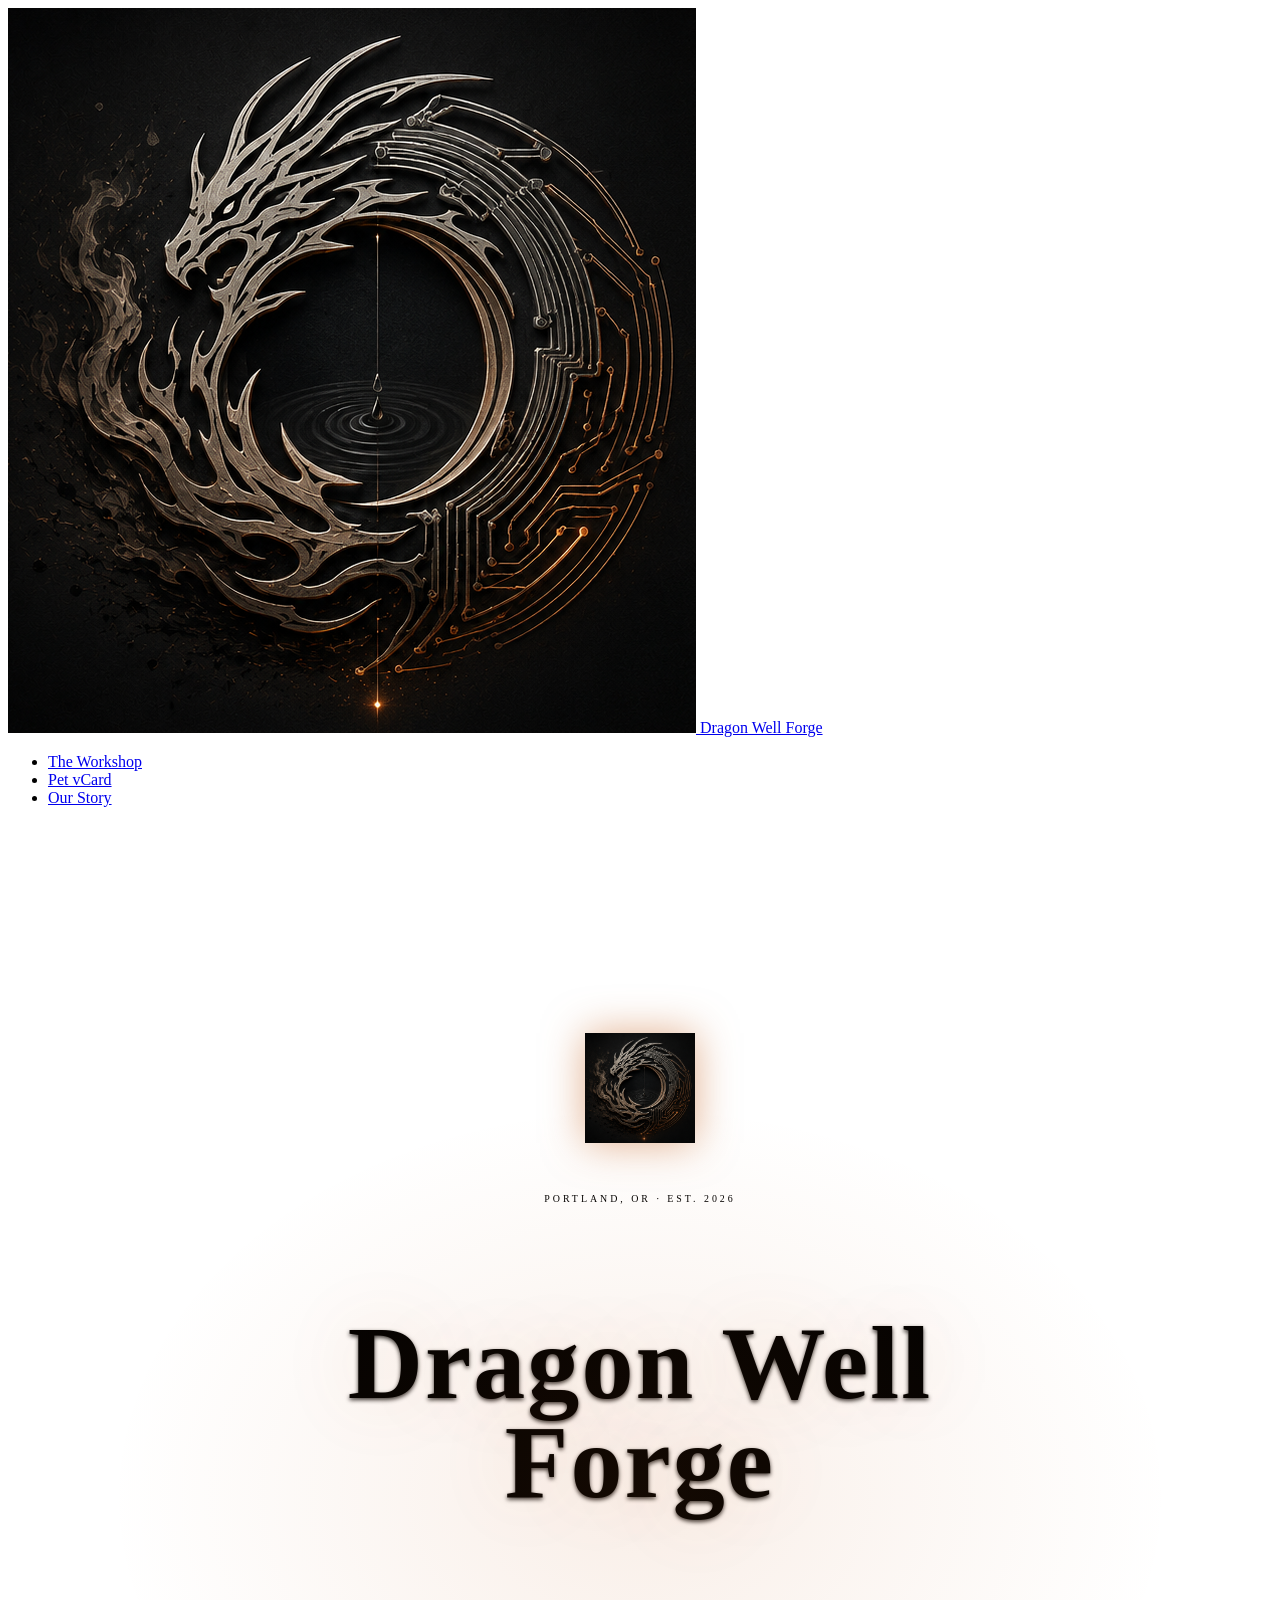
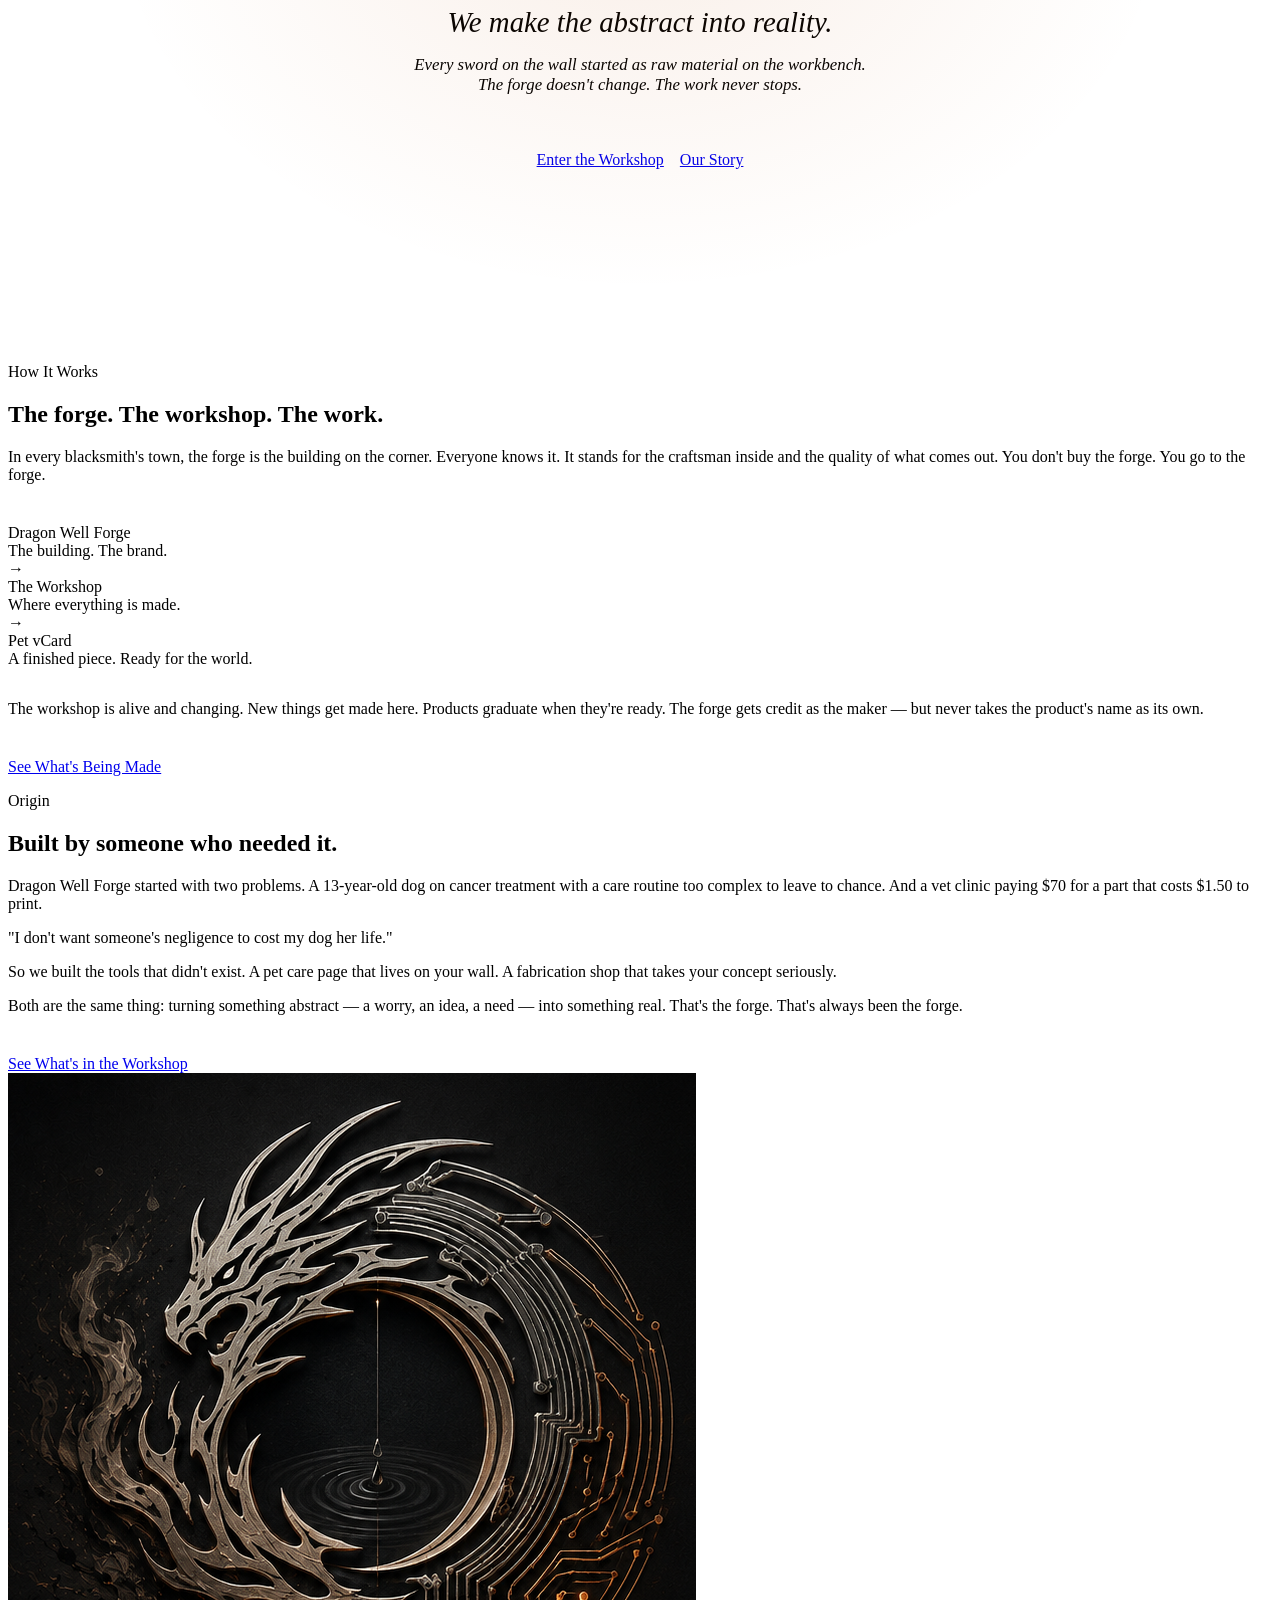
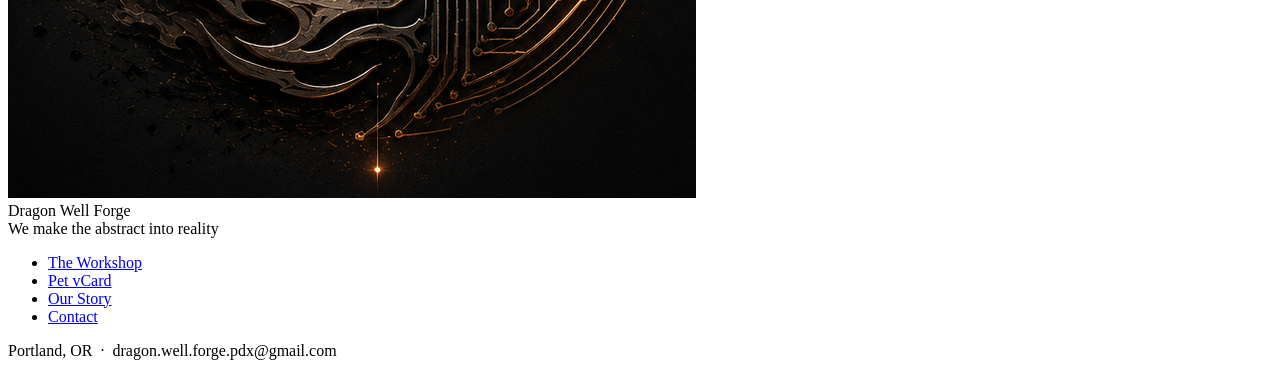
==== commit 92c0367b: "Update index.html Updated to reflect where I want it to go an future proof it a bit" ====
--- a/index.html
+++ b/index.html
@@ -4,7 +4,7 @@
   <meta charset="UTF-8" />
   <meta name="viewport" content="width=device-width, initial-scale=1.0" />
   <title>Dragon Well Forge — We make the abstract into reality</title>
-  <meta name="description" content="Dragon Well Forge is a Portland, OR maker studio turning concepts into reality through custom fabrication and digital products." />
+  <meta name="description" content="Dragon Well Forge is a Portland, OR maker studio. The forge doesn't change. The work never stops." />
   <link rel="stylesheet" href="assets/css/main.css" />
 </head>
 <body>
@@ -15,8 +15,8 @@
       <span class="nav-brand-text">Dragon Well Forge</span>
     </a>
     <ul class="nav-links">
-      <li><a href="vcard/">vCard</a></li>
-      <li><a href="forge/">The Forge</a></li>
+      <li><a href="workshop/">The Workshop</a></li>
+      <li><a href="vcard/">Pet vCard</a></li>
       <li><a href="#story">Our Story</a></li>
     </ul>
   </nav>
@@ -24,7 +24,7 @@
   <!-- HERO -->
   <section style="min-height:100vh; display:flex; flex-direction:column; align-items:center; justify-content:center; text-align:center; padding:8rem 2rem 6rem; position:relative; overflow:hidden;">
 
-    <div style="position:absolute; inset:0; background: radial-gradient(ellipse 60% 50% at 50% 60%, rgba(196,94,26,0.1) 0%, transparent 70%); pointer-events:none;"></div>
+    <div style="position:absolute; inset:0; background:radial-gradient(ellipse 60% 50% at 50% 60%, rgba(196,94,26,0.1) 0%, transparent 70%); pointer-events:none;"></div>
 
     <img src="assets/img/logo.png" alt="Dragon Well Forge" class="fade-up delay-1"
       style="width:110px; height:110px; margin:0 auto 2.5rem; filter:drop-shadow(0 0 20px rgba(196,94,26,0.5));" />
@@ -33,7 +33,7 @@
       Portland, OR · Est. 2026
     </p>
 
-    <h1 class="fade-up delay-3" style="font-family:var(--font-display); font-weight:900; font-size:clamp(3rem,10vw,6.5rem); line-height:0.95; letter-spacing:0.02em; color:var(--stone-light); text-shadow:0 0 80px rgba(196,94,26,0.15), 0 2px 4px rgba(0,0,0,0.8); margin-bottom:0.5em;">
+    <h1 class="fade-up delay-3" style="font-family:var(--font-display); font-weight:900; font-size:clamp(3rem,10vw,6.5rem); line-height:0.95; letter-spacing:0.02em; color:var(--stone-light); text-shadow:0 0 80px rgba(196,94,26,0.15), 0 2px 4px rgba(0,0,0,0.8); margin-bottom:0.6em;">
       Dragon Well<br>Forge
     </h1>
 
@@ -45,49 +45,54 @@
       We make the abstract into reality.
     </p>
 
-    <p class="fade-up delay-5" style="font-size:1.05rem; color:var(--stone); max-width:480px; margin:0 auto 3rem;">
-      A Portland maker studio bringing concepts to life through custom fabrication and digital products.
+    <p class="fade-up delay-5" style="font-size:1.05rem; color:var(--stone); max-width:500px; margin:0 auto 1rem; font-style:italic;">
+      Every sword on the wall started as raw material on the workbench.<br>The forge doesn't change. The work never stops.
     </p>
 
-    <div class="fade-up delay-6" style="display:flex; gap:1rem; justify-content:center; flex-wrap:wrap;">
-      <a href="vcard/" class="btn-primary">Explore vCard</a>
-      <a href="forge/" class="btn-secondary">Commission a Build</a>
+    <div class="fade-up delay-6" style="display:flex; gap:1rem; justify-content:center; flex-wrap:wrap; margin-top:2.5rem;">
+      <a href="workshop/" class="btn-primary">Enter the Workshop</a>
+      <a href="#story" class="btn-secondary">Our Story</a>
     </div>
 
-    <!-- Scroll indicator -->
     <div style="position:absolute; bottom:2rem; left:50%; transform:translateX(-50%); display:flex; flex-direction:column; align-items:center; gap:0.4rem; opacity:0; animation:fadeUp 1s ease 1.6s forwards;">
       <span style="font-family:var(--font-mono); font-size:0.58rem; letter-spacing:0.2em; color:var(--text-muted); text-transform:uppercase;">Scroll</span>
       <div style="width:1px; height:36px; background:linear-gradient(to bottom, var(--ember-dim), transparent);"></div>
     </div>
   </section>
 
-  <!-- PRODUCTS -->
+  <!-- THE METAPHOR -->
   <section style="border-top:1px solid var(--border); background:var(--bg-surface);">
     <div class="section-inner">
-      <p class="section-label">Products</p>
-      <h2 class="section-title">What we make.</h2>
-      <p class="section-body" style="margin-bottom:3rem;">Two products. One mission. Everything Dragon Well Forge builds starts with a real problem and ends with something you can hold or use.</p>
+      <p class="section-label">How It Works</p>
+      <h2 class="section-title">The forge. The workshop. The work.</h2>
 
-      <div style="display:grid; grid-template-columns:repeat(auto-fit, minmax(280px, 1fr)); gap:1.5rem;">
+      <p class="section-body" style="margin-bottom:2.5rem;">
+        In every blacksmith's town, the forge is the building on the corner. Everyone knows it. It stands for the craftsman inside and the quality of what comes out. You don't buy the forge. You go to the forge.
+      </p>
 
-        <!-- vCard -->
-        <div class="card">
-          <div class="card-label">Product 01</div>
-          <div class="card-title">vCard</div>
-          <div class="card-status status-soon">● Coming Soon</div>
-          <p class="card-body">A personalized pet care page for your sitter. Medications, schedules, feeding instructions, and commands — all behind a QR code on your wall. Because their care is too important to explain twice.</p>
-          <a href="vcard/" class="btn-secondary">Learn More</a>
+      <div class="metaphor-chain">
+        <div class="metaphor-item">
+          <div class="metaphor-item-title">Dragon Well Forge</div>
+          <div class="metaphor-item-sub">The building. The brand.</div>
         </div>
+        <div class="metaphor-arrow">→</div>
+        <div class="metaphor-item">
+          <div class="metaphor-item-title">The Workshop</div>
+          <div class="metaphor-item-sub">Where everything is made.</div>
+        </div>
+        <div class="metaphor-arrow">→</div>
+        <div class="metaphor-item">
+          <div class="metaphor-item-title">Pet vCard</div>
+          <div class="metaphor-item-sub">A finished piece. Ready for the world.</div>
+        </div>
+      </div>
 
-        <!-- The Forge -->
-        <div class="card">
-          <div class="card-label">Product 02</div>
-          <div class="card-title">The Forge</div>
-          <div class="card-status status-live">● Open for Commissions</div>
-          <p class="card-body">Custom fabrication on demand. Bring your concept — a part, a prototype, a problem that needs a physical solution — and we'll build it. The 3D printer is just one tool in the shop.</p>
-          <a href="forge/" class="btn-primary">Commission a Build</a>
-        </div>
+      <p class="section-body" style="margin-top:2rem;">
+        The workshop is alive and changing. New things get made here. Products graduate when they're ready. The forge gets credit as the maker — but never takes the product's name as its own.
+      </p>
 
+      <div style="margin-top:2.5rem;">
+        <a href="workshop/" class="btn-primary">See What's Being Made</a>
       </div>
     </div>
   </section>
@@ -105,9 +110,12 @@
           "I don't want someone's negligence to cost my dog her life."
         </div>
 
-        <p>So we built the tools that didn't exist. A pet care page that lives on your wall. A fabrication shop that takes your concept seriously. Both are the same thing: turning something abstract — a worry, an idea, a need — into something real.</p>
+        <p>So we built the tools that didn't exist. A pet care page that lives on your wall. A fabrication shop that takes your concept seriously.</p>
+        <p>Both are the same thing: turning something abstract — a worry, an idea, a need — into something real. That's the forge. That's always been the forge.</p>
+      </div>
 
-        <p>That's the forge. That's always been the forge.</p>
+      <div style="margin-top:2.5rem;">
+        <a href="workshop/" class="btn-secondary">See What's in the Workshop</a>
       </div>
     </div>
   </section>
@@ -117,8 +125,8 @@
     <div class="footer-brand">Dragon Well Forge</div>
     <div class="footer-tagline">We make the abstract into reality</div>
     <ul class="footer-links">
-      <li><a href="vcard/">vCard</a></li>
-      <li><a href="forge/">The Forge</a></li>
+      <li><a href="workshop/">The Workshop</a></li>
+      <li><a href="vcard/">Pet vCard</a></li>
       <li><a href="#story">Our Story</a></li>
       <li><a href="mailto:dragon.well.forge.pdx@gmail.com">Contact</a></li>
     </ul>
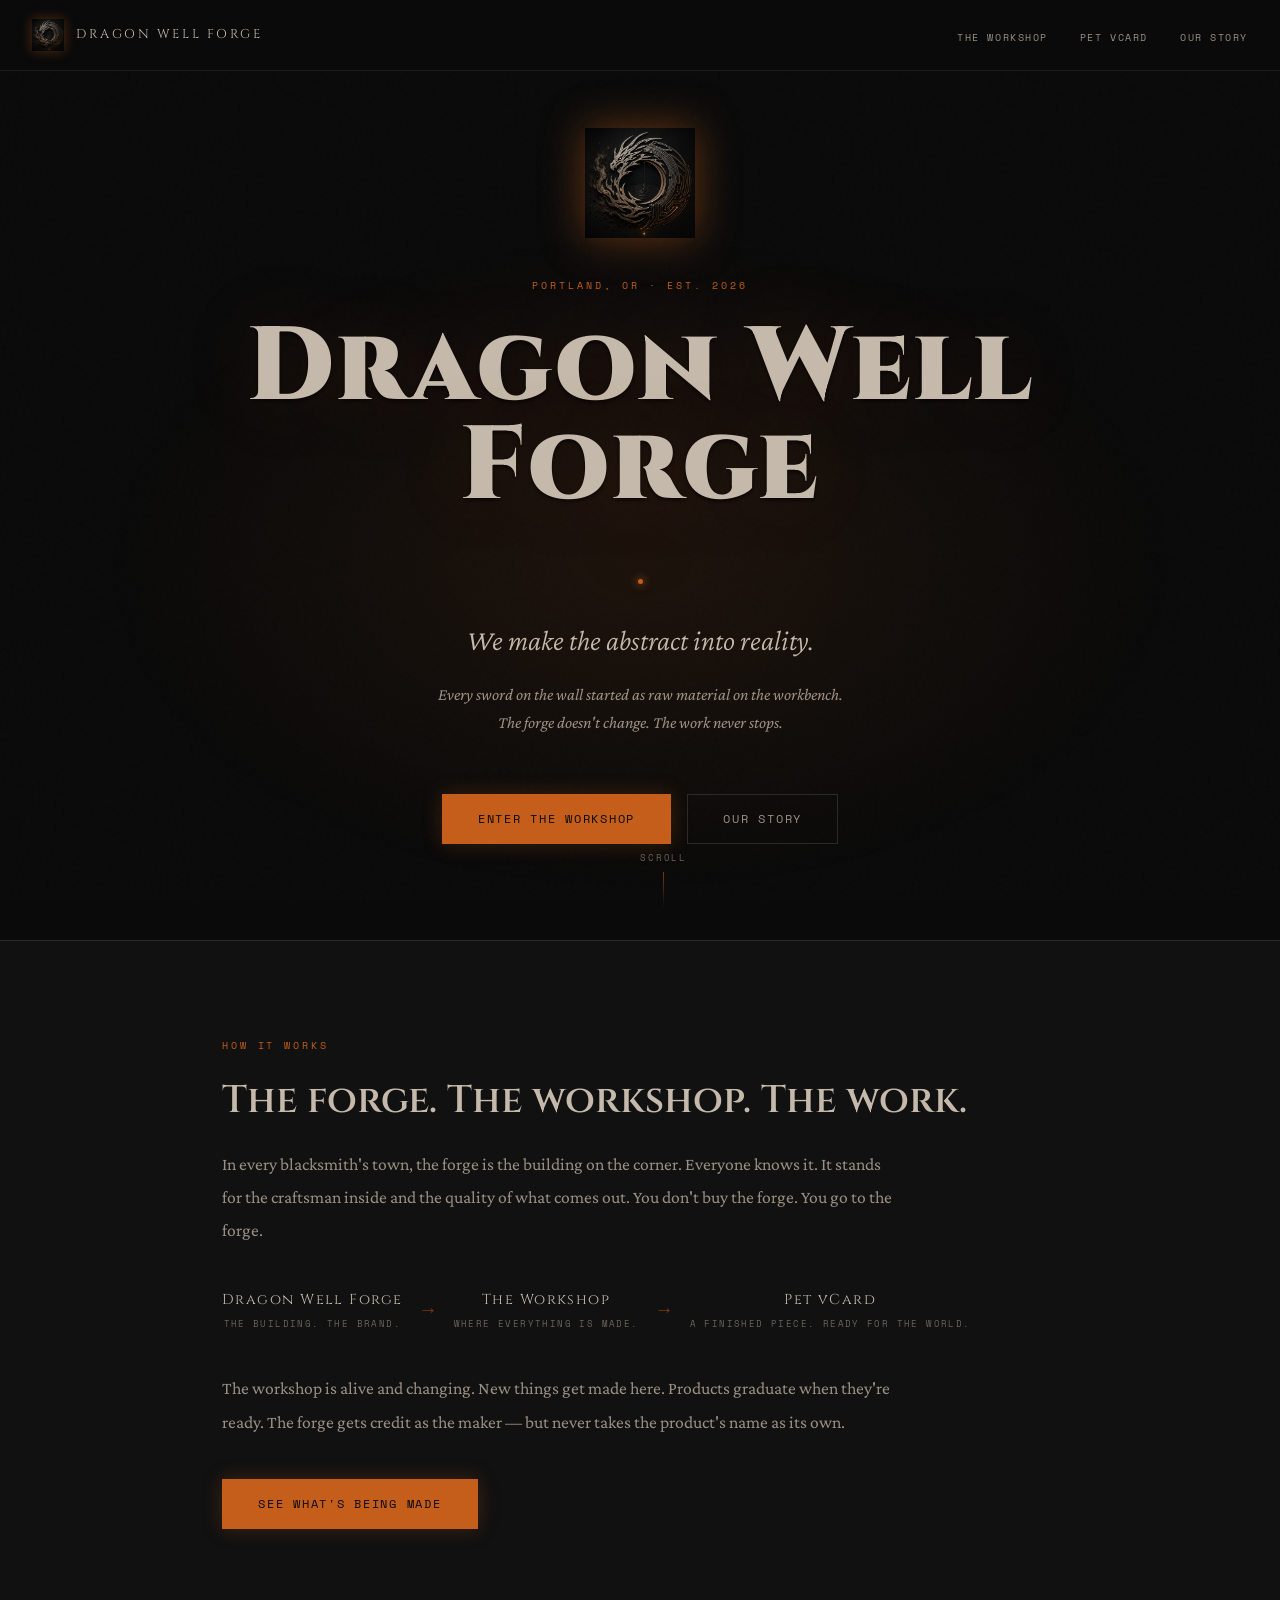
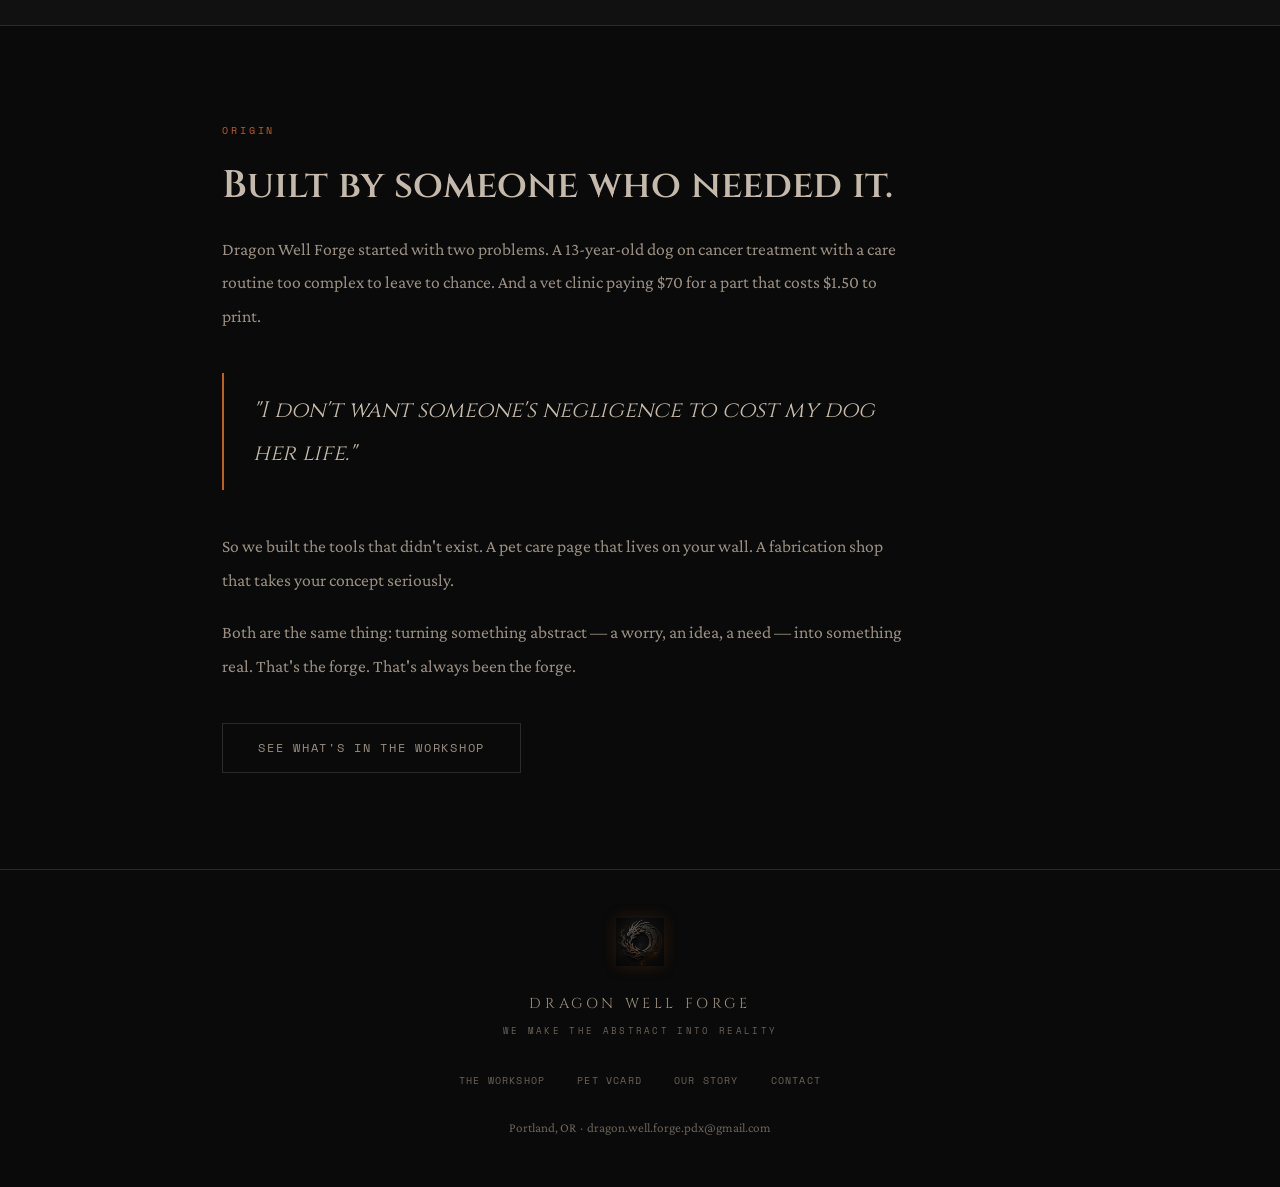
==== commit fa5ca06e: "Update index.html" ====
--- a/index.html
+++ b/index.html
@@ -17,7 +17,7 @@
     <ul class="nav-links">
       <li><a href="workshop/">The Workshop</a></li>
       <li><a href="vcard/">Pet vCard</a></li>
-      <li><a href="#story">Our Story</a></li>
+      <li><a href="about/">Our Story</a></li>
     </ul>
   </nav>
 
@@ -51,7 +51,7 @@
 
     <div class="fade-up delay-6" style="display:flex; gap:1rem; justify-content:center; flex-wrap:wrap; margin-top:2.5rem;">
       <a href="workshop/" class="btn-primary">Enter the Workshop</a>
-      <a href="#story" class="btn-secondary">Our Story</a>
+      <a href="about/" class="btn-secondary">Our Story</a>
     </div>
 
     <div style="position:absolute; bottom:2rem; left:50%; transform:translateX(-50%); display:flex; flex-direction:column; align-items:center; gap:0.4rem; opacity:0; animation:fadeUp 1s ease 1.6s forwards;">
@@ -127,7 +127,7 @@
     <ul class="footer-links">
       <li><a href="workshop/">The Workshop</a></li>
       <li><a href="vcard/">Pet vCard</a></li>
-      <li><a href="#story">Our Story</a></li>
+      <li><a href="about/">Our Story</a></li>
       <li><a href="mailto:dragon.well.forge.pdx@gmail.com">Contact</a></li>
     </ul>
     <p class="footer-bottom">Portland, OR &nbsp;·&nbsp; dragon.well.forge.pdx@gmail.com</p>
--- a/assets/css/main.css
+++ b/assets/css/main.css
@@ -0,0 +1,468 @@
+/* ═══════════════════════════════════════════════
+   DRAGON WELL FORGE — main.css
+   Shared design system. One file. All pages.
+═══════════════════════════════════════════════ */
+
+@import url('https://fonts.googleapis.com/css2?family=Cinzel:wght@400;600;900&family=Crimson+Pro:ital,wght@0,300;0,400;1,300;1,400&family=Space+Mono:wght@400;700&display=swap');
+
+/* ── TOKENS ── */
+:root {
+  --bg-deep:      #0a0a0a;
+  --bg-surface:   #111111;
+  --bg-card:      #161616;
+  --border:       #2a2a2a;
+  --border-light: #333333;
+  --ember:        #c45e1a;
+  --ember-glow:   #e87a2a;
+  --ember-dim:    #7a3a10;
+  --stone:        #9a8f82;
+  --stone-light:  #c4b9aa;
+  --text:         #e8e0d4;
+  --text-muted:   #6b635a;
+  --copper:       #8b6f47;
+
+  --font-display: 'Cinzel', Georgia, serif;
+  --font-body:    'Crimson Pro', Georgia, serif;
+  --font-mono:    'Space Mono', monospace;
+
+  --max-width:    900px;
+}
+
+/* ── RESET ── */
+*, *::before, *::after { box-sizing: border-box; margin: 0; padding: 0; }
+html { scroll-behavior: smooth; }
+
+body {
+  background: var(--bg-deep);
+  color: var(--text);
+  font-family: var(--font-body);
+  font-size: 18px;
+  line-height: 1.7;
+  overflow-x: hidden;
+}
+
+/* ── NOISE OVERLAY ── */
+body::before {
+  content: '';
+  position: fixed;
+  inset: 0;
+  background-image: url("data:image/svg+xml,%3Csvg viewBox='0 0 256 256' xmlns='http://www.w3.org/2000/svg'%3E%3Cfilter id='noise'%3E%3CfeTurbulence type='fractalNoise' baseFrequency='0.9' numOctaves='4' stitchTiles='stitch'/%3E%3C/filter%3E%3Crect width='100%25' height='100%25' filter='url(%23noise)' opacity='0.04'/%3E%3C/svg%3E");
+  pointer-events: none;
+  z-index: 0;
+  opacity: 0.4;
+}
+
+/* ── NAV ── */
+nav {
+  position: fixed;
+  top: 0; left: 0; right: 0;
+  z-index: 100;
+  padding: 1.2rem 2rem;
+  display: flex;
+  align-items: center;
+  justify-content: space-between;
+  background: rgba(10,10,10,0.9);
+  backdrop-filter: blur(12px);
+  border-bottom: 1px solid rgba(42,42,42,0.6);
+}
+
+.nav-brand {
+  display: flex;
+  align-items: center;
+  gap: 0.75rem;
+  text-decoration: none;
+}
+
+.nav-brand img {
+  width: 32px;
+  height: 32px;
+  filter: drop-shadow(0 0 6px rgba(196,94,26,0.4));
+}
+
+.nav-brand-text {
+  font-family: var(--font-display);
+  font-size: 0.8rem;
+  letter-spacing: 0.2em;
+  color: var(--stone-light);
+  text-transform: uppercase;
+}
+
+.nav-links {
+  display: flex;
+  gap: 2rem;
+  list-style: none;
+}
+
+.nav-links a {
+  font-family: var(--font-mono);
+  font-size: 0.65rem;
+  letter-spacing: 0.15em;
+  text-transform: uppercase;
+  color: var(--stone);
+  text-decoration: none;
+  transition: color 0.2s;
+}
+
+.nav-links a:hover,
+.nav-links a.active { color: var(--ember); }
+
+/* ── LAYOUT ── */
+section { position: relative; z-index: 1; }
+
+.section-inner {
+  max-width: var(--max-width);
+  margin: 0 auto;
+  padding: 6rem 2rem;
+}
+
+.section-label {
+  font-family: var(--font-mono);
+  font-size: 0.6rem;
+  letter-spacing: 0.3em;
+  text-transform: uppercase;
+  color: var(--ember);
+  margin-bottom: 1.5rem;
+}
+
+.section-title {
+  font-family: var(--font-display);
+  font-weight: 600;
+  font-size: clamp(1.6rem, 4vw, 2.4rem);
+  color: var(--stone-light);
+  line-height: 1.2;
+  margin-bottom: 1.5rem;
+}
+
+.section-body {
+  font-size: 1.1rem;
+  color: var(--stone);
+  line-height: 1.9;
+  max-width: 680px;
+}
+
+.section-body p + p { margin-top: 1.2rem; }
+
+/* ── EMBER DIVIDER ── */
+.ember-divider {
+  display: flex;
+  align-items: center;
+  gap: 1rem;
+  margin: 2.5rem 0;
+}
+
+.ember-divider::before,
+.ember-divider::after {
+  content: '';
+  flex: 1;
+  height: 1px;
+  background: var(--border);
+}
+
+.ember-dot {
+  width: 5px;
+  height: 5px;
+  border-radius: 50%;
+  background: var(--ember);
+  box-shadow: 0 0 8px var(--ember-glow);
+  animation: pulse 2.5s ease-in-out infinite;
+  flex-shrink: 0;
+}
+
+@keyframes pulse {
+  0%, 100% { opacity: 1; transform: scale(1); }
+  50% { opacity: 0.4; transform: scale(0.6); }
+}
+
+/* ── BUTTONS ── */
+.btn-primary {
+  display: inline-block;
+  font-family: var(--font-mono);
+  font-size: 0.72rem;
+  letter-spacing: 0.15em;
+  text-transform: uppercase;
+  text-decoration: none;
+  color: var(--bg-deep);
+  background: var(--ember);
+  padding: 0.9rem 2.2rem;
+  border: 1px solid var(--ember);
+  cursor: pointer;
+  transition: background 0.2s, box-shadow 0.2s, transform 0.15s;
+  box-shadow: 0 0 20px rgba(196,94,26,0.25);
+}
+
+.btn-primary:hover {
+  background: var(--ember-glow);
+  border-color: var(--ember-glow);
+  box-shadow: 0 0 32px rgba(232,122,42,0.45);
+  transform: translateY(-1px);
+}
+
+.btn-secondary {
+  display: inline-block;
+  font-family: var(--font-mono);
+  font-size: 0.72rem;
+  letter-spacing: 0.15em;
+  text-transform: uppercase;
+  text-decoration: none;
+  color: var(--stone);
+  background: transparent;
+  padding: 0.9rem 2.2rem;
+  border: 1px solid var(--border);
+  cursor: pointer;
+  transition: border-color 0.2s, color 0.2s;
+}
+
+.btn-secondary:hover {
+  border-color: var(--ember-dim);
+  color: var(--stone-light);
+}
+
+/* ── CARDS ── */
+.card {
+  background: var(--bg-card);
+  border: 1px solid var(--border);
+  padding: 2.5rem;
+  position: relative;
+  overflow: hidden;
+  transition: border-color 0.25s;
+}
+
+.card:hover { border-color: var(--ember-dim); }
+
+.card::before {
+  content: '';
+  position: absolute;
+  top: 0; left: 0; right: 0;
+  height: 2px;
+  background: linear-gradient(to right, transparent, var(--ember), transparent);
+  opacity: 0;
+  transition: opacity 0.3s;
+}
+
+.card:hover::before { opacity: 1; }
+
+.card-label {
+  font-family: var(--font-mono);
+  font-size: 0.6rem;
+  letter-spacing: 0.25em;
+  text-transform: uppercase;
+  color: var(--ember);
+  margin-bottom: 0.75rem;
+}
+
+.card-title {
+  font-family: var(--font-display);
+  font-size: 1.5rem;
+  color: var(--stone-light);
+  margin-bottom: 0.75rem;
+}
+
+.card-body {
+  font-size: 1rem;
+  color: var(--stone);
+  line-height: 1.7;
+  margin-bottom: 1.5rem;
+}
+
+.card-status {
+  font-family: var(--font-mono);
+  font-size: 0.65rem;
+  letter-spacing: 0.15em;
+  text-transform: uppercase;
+  margin-bottom: 1.5rem;
+}
+
+.status-live { color: #4a9e6b; }
+.status-soon { color: var(--text-muted); }
+
+/* ── FEATURE LIST ── */
+.feature-list {
+  list-style: none;
+  margin: 1.5rem 0;
+}
+
+.feature-list li {
+  font-size: 1rem;
+  color: var(--stone);
+  padding: 0.5rem 0;
+  border-bottom: 1px solid var(--border);
+  display: flex;
+  align-items: flex-start;
+  gap: 0.8rem;
+}
+
+.feature-list li::before {
+  content: '—';
+  color: var(--ember-dim);
+  font-family: var(--font-mono);
+  font-size: 0.75rem;
+  flex-shrink: 0;
+  margin-top: 0.25rem;
+}
+
+/* ── PULL QUOTE ── */
+.pull-quote {
+  font-family: var(--font-display);
+  font-size: clamp(1.1rem, 2.5vw, 1.4rem);
+  font-weight: 400;
+  color: var(--stone-light);
+  border-left: 2px solid var(--ember);
+  padding: 1rem 0 1rem 1.8rem;
+  margin: 2.5rem 0;
+  font-style: italic;
+}
+
+/* ── STEPS ── */
+.steps {
+  display: grid;
+  grid-template-columns: repeat(auto-fit, minmax(180px, 1fr));
+  gap: 2.5rem;
+  margin-top: 3rem;
+}
+
+.step-number {
+  font-family: var(--font-display);
+  font-size: 2.5rem;
+  font-weight: 900;
+  color: var(--ember-dim);
+  opacity: 0.5;
+  line-height: 1;
+  margin-bottom: 0.75rem;
+}
+
+.step-title {
+  font-family: var(--font-mono);
+  font-size: 0.68rem;
+  letter-spacing: 0.15em;
+  text-transform: uppercase;
+  color: var(--ember);
+  margin-bottom: 0.5rem;
+}
+
+.step-body {
+  font-size: 0.95rem;
+  color: var(--stone);
+  line-height: 1.6;
+}
+
+/* ── METAPHOR CHAIN ── */
+.metaphor-chain {
+  display: flex;
+  align-items: center;
+  gap: 1rem;
+  flex-wrap: wrap;
+  margin: 2.5rem 0;
+}
+
+.metaphor-item {
+  text-align: center;
+}
+
+.metaphor-item-title {
+  font-family: var(--font-display);
+  font-size: 0.9rem;
+  color: var(--stone-light);
+  letter-spacing: 0.1em;
+}
+
+.metaphor-item-sub {
+  font-family: var(--font-mono);
+  font-size: 0.58rem;
+  letter-spacing: 0.15em;
+  text-transform: uppercase;
+  color: var(--text-muted);
+  margin-top: 0.25rem;
+}
+
+.metaphor-arrow {
+  color: var(--ember-dim);
+  font-size: 1.2rem;
+  flex-shrink: 0;
+}
+
+/* ── FOOTER ── */
+footer {
+  border-top: 1px solid var(--border);
+  padding: 3rem 2rem;
+  text-align: center;
+  position: relative;
+  z-index: 1;
+}
+
+.footer-logo {
+  width: 48px;
+  height: 48px;
+  margin: 0 auto 1rem;
+  opacity: 0.6;
+  filter: drop-shadow(0 0 8px rgba(196,94,26,0.3));
+}
+
+.footer-brand {
+  font-family: var(--font-display);
+  font-size: 0.9rem;
+  letter-spacing: 0.25em;
+  text-transform: uppercase;
+  color: var(--stone);
+  margin-bottom: 0.4rem;
+}
+
+.footer-tagline {
+  font-family: var(--font-mono);
+  font-size: 0.58rem;
+  letter-spacing: 0.25em;
+  text-transform: uppercase;
+  color: var(--text-muted);
+  margin-bottom: 1.5rem;
+}
+
+.footer-links {
+  display: flex;
+  justify-content: center;
+  gap: 2rem;
+  list-style: none;
+  margin-bottom: 1.5rem;
+}
+
+.footer-links a {
+  font-family: var(--font-mono);
+  font-size: 0.62rem;
+  letter-spacing: 0.12em;
+  text-transform: uppercase;
+  color: var(--text-muted);
+  text-decoration: none;
+  transition: color 0.2s;
+}
+
+.footer-links a:hover { color: var(--ember); }
+
+.footer-bottom {
+  font-size: 0.82rem;
+  color: var(--text-muted);
+}
+
+/* ── ANIMATIONS ── */
+@keyframes fadeUp {
+  from { opacity: 0; transform: translateY(20px); }
+  to   { opacity: 1; transform: translateY(0); }
+}
+
+.fade-up { opacity: 0; animation: fadeUp 1s ease forwards; }
+.delay-1 { animation-delay: 0.2s; }
+.delay-2 { animation-delay: 0.4s; }
+.delay-3 { animation-delay: 0.6s; }
+.delay-4 { animation-delay: 0.8s; }
+.delay-5 { animation-delay: 1.0s; }
+.delay-6 { animation-delay: 1.2s; }
+
+/* ── RESPONSIVE ── */
+@media (max-width: 600px) {
+  .nav-links { display: none; }
+  .steps { grid-template-columns: 1fr; }
+  .section-inner { padding: 4rem 1.5rem; }
+  .metaphor-chain { flex-direction: column; gap: 0.5rem; }
+  .metaphor-arrow { transform: rotate(90deg); }
+}
+
+@media (prefers-reduced-motion: reduce) {
+  *, *::before, *::after { animation-duration: 0.01ms !important; }
+}
